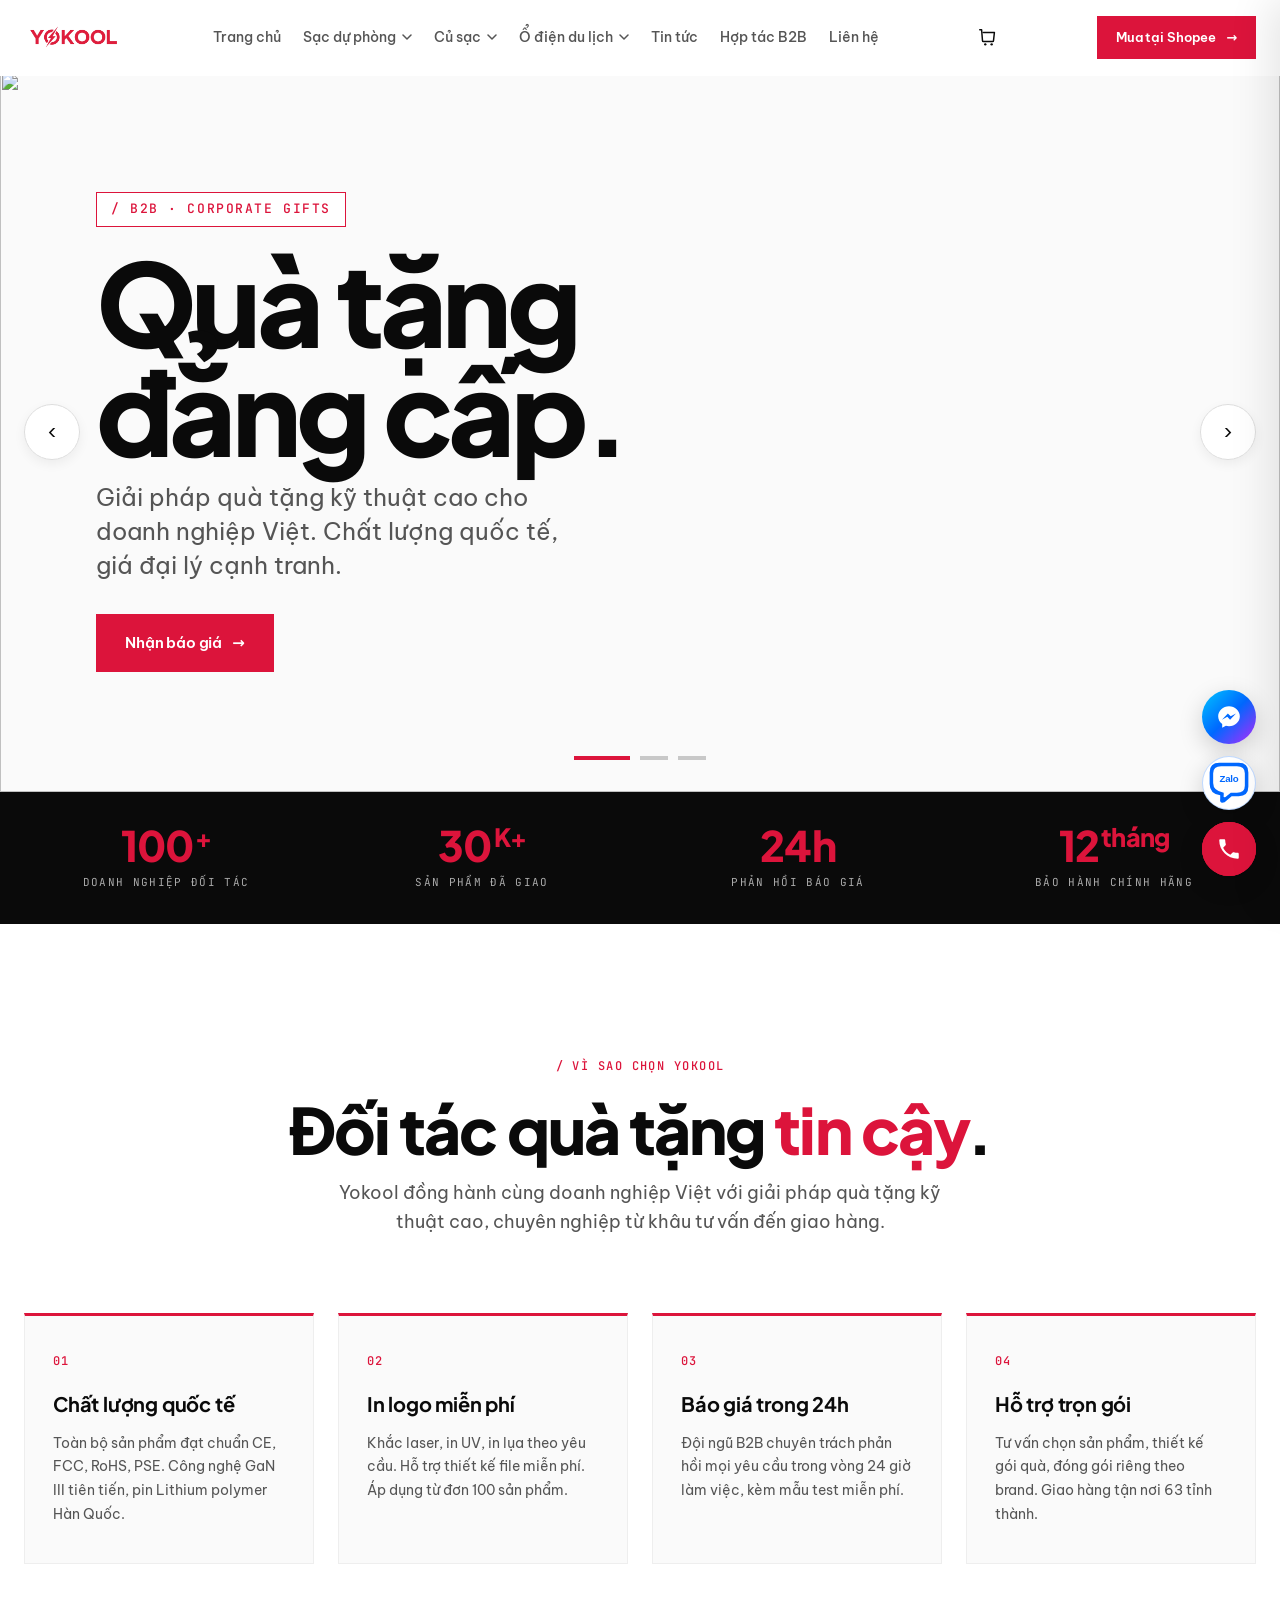
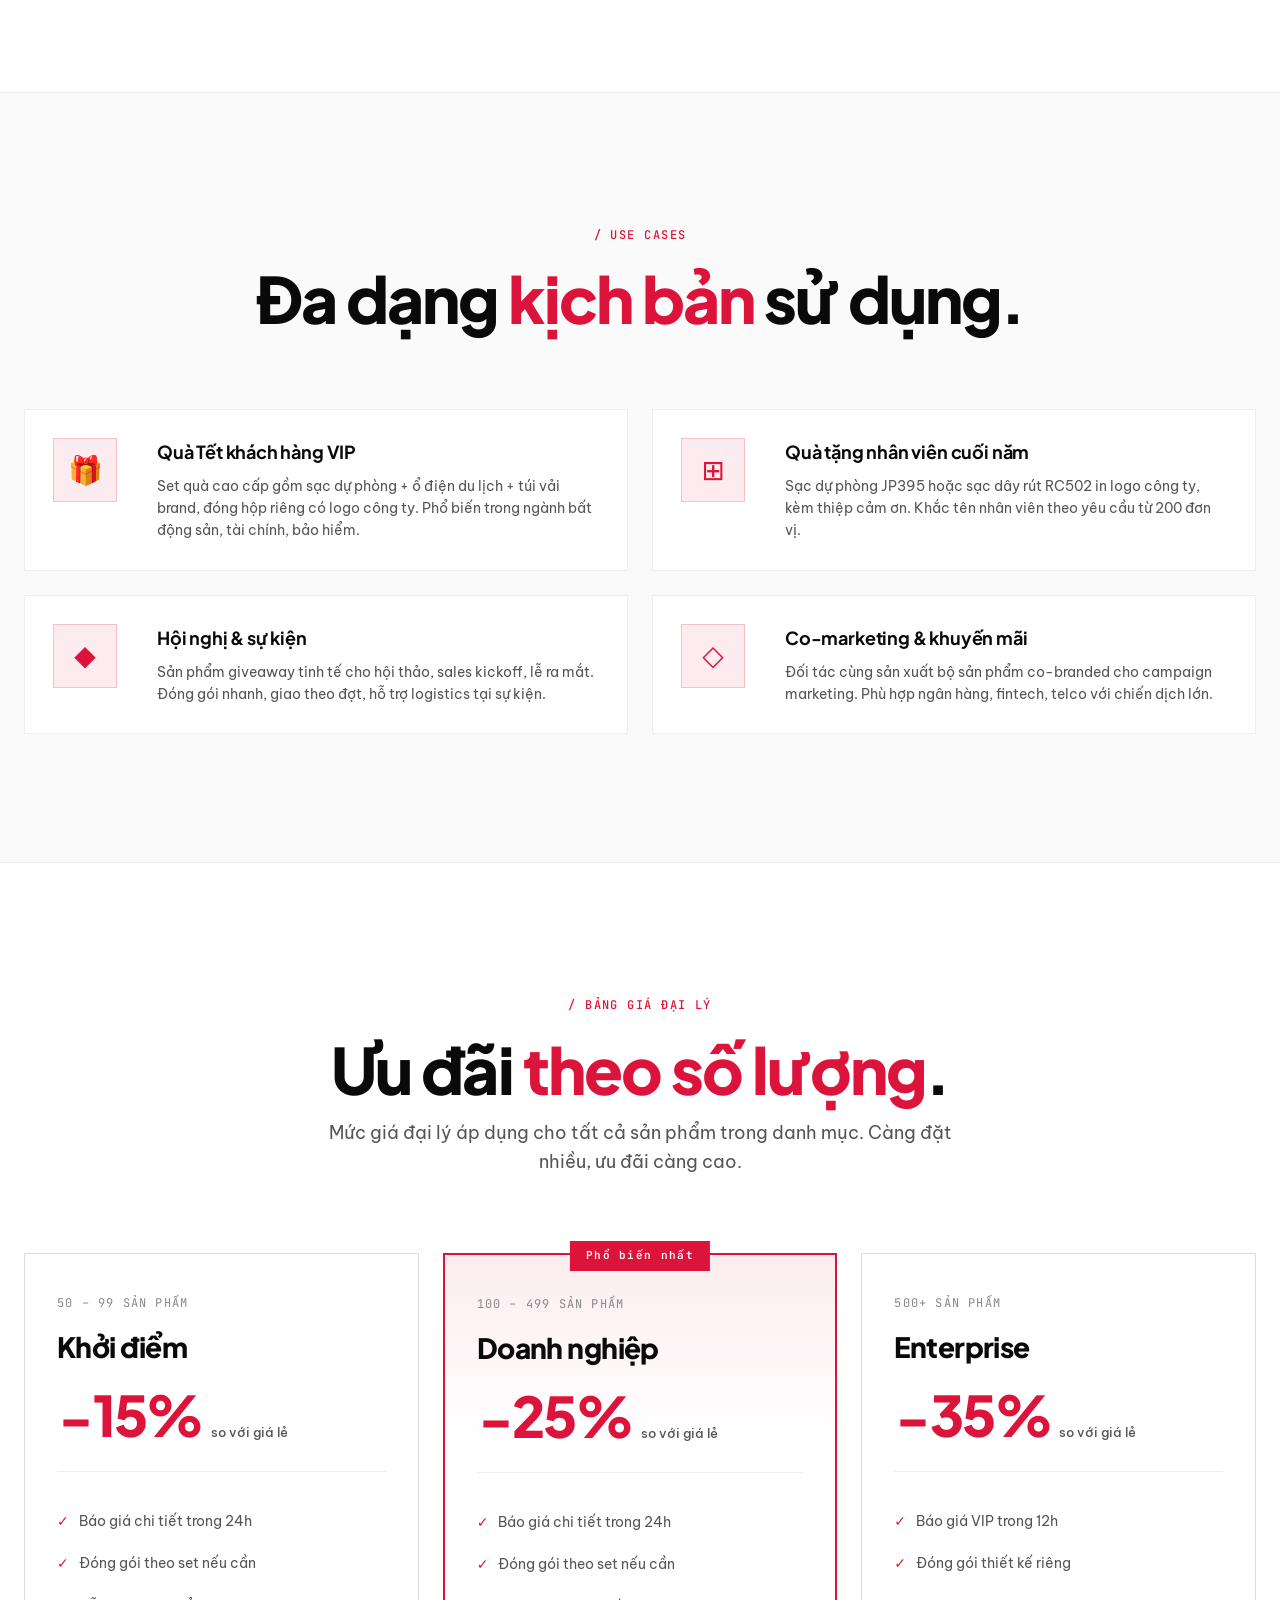
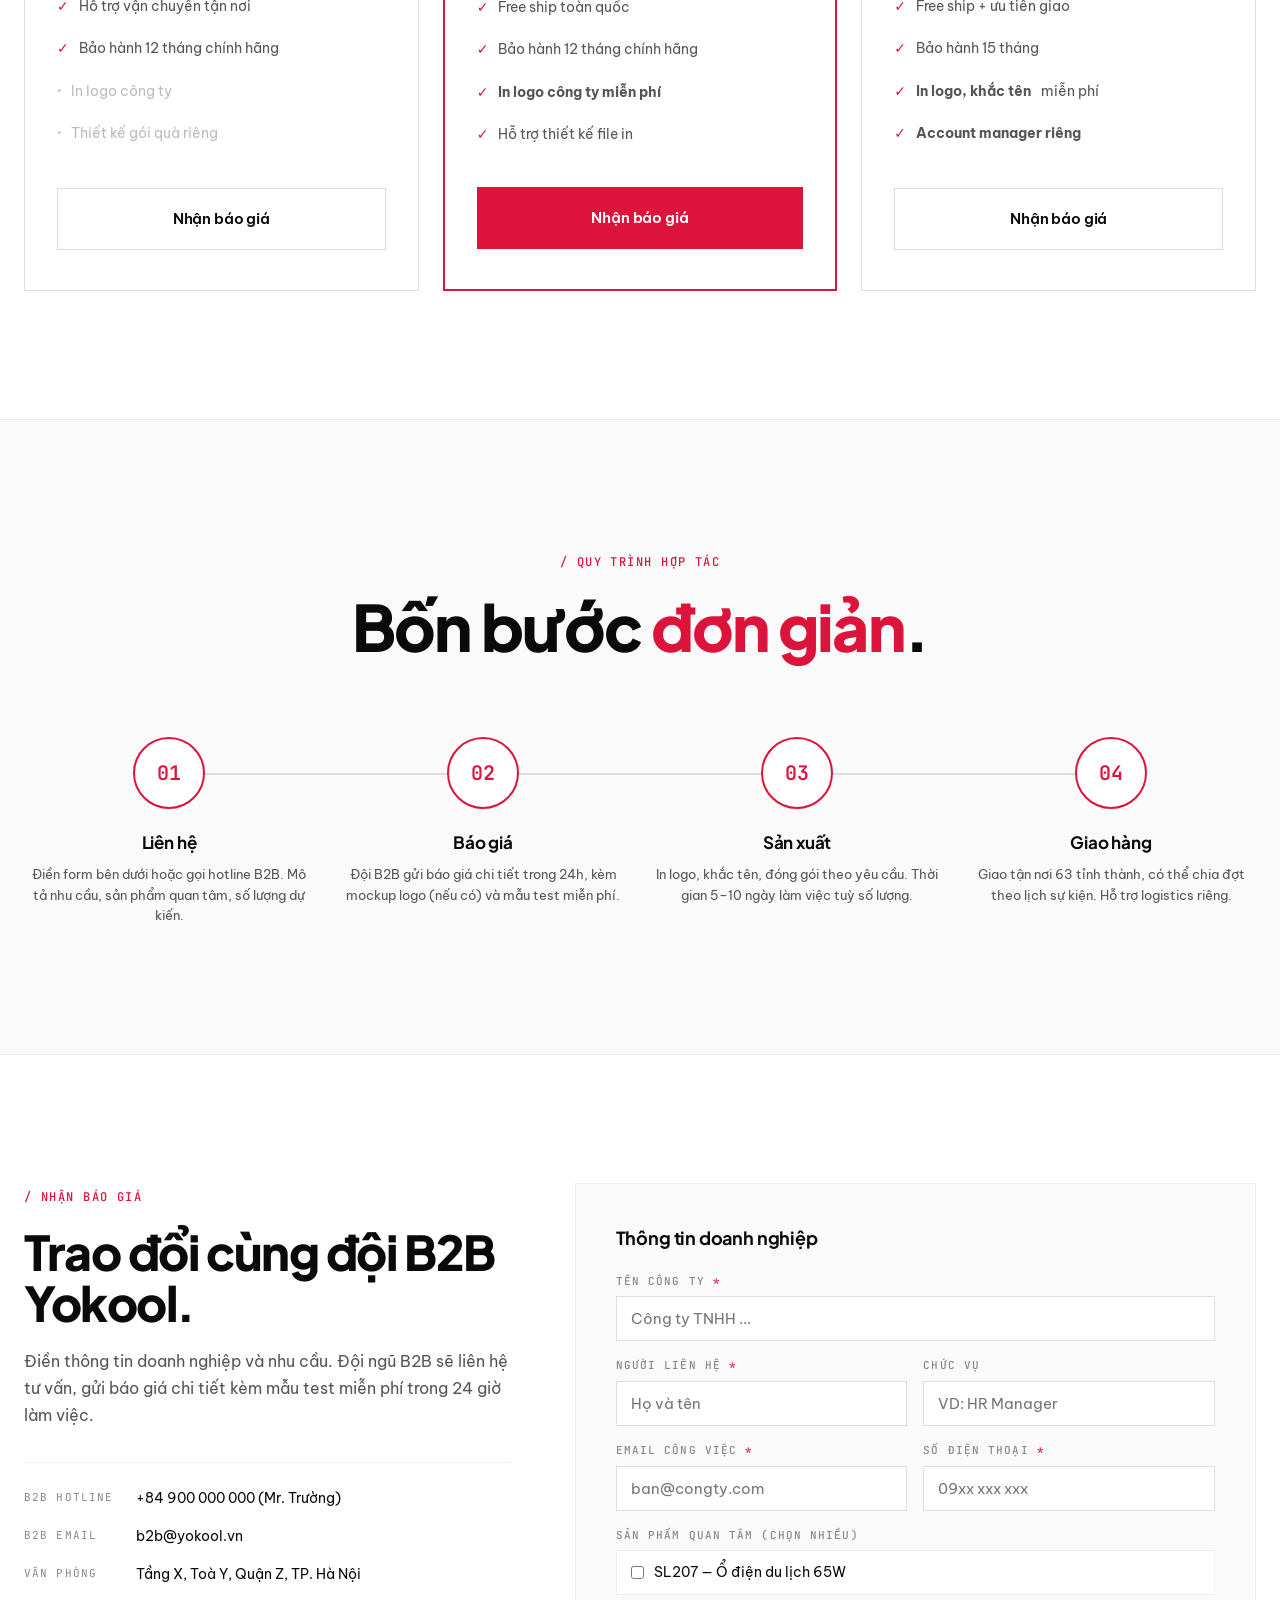
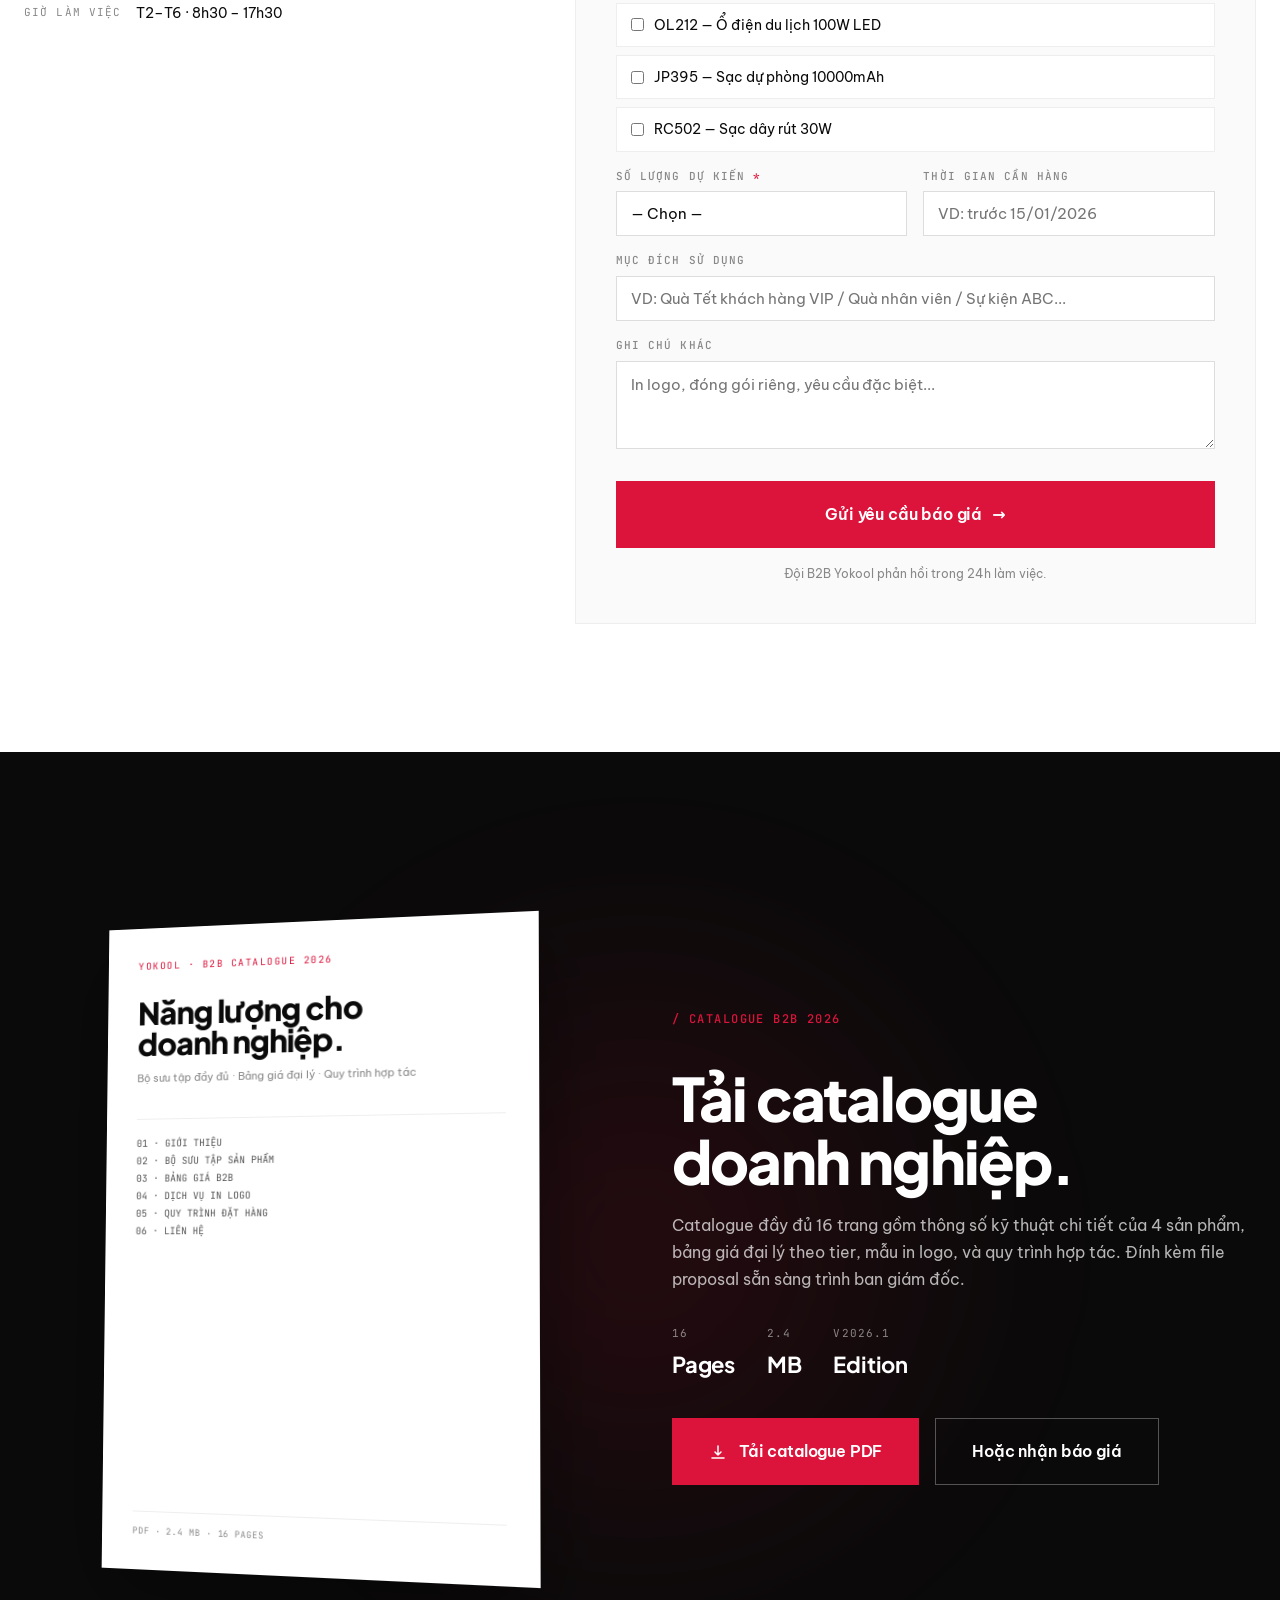
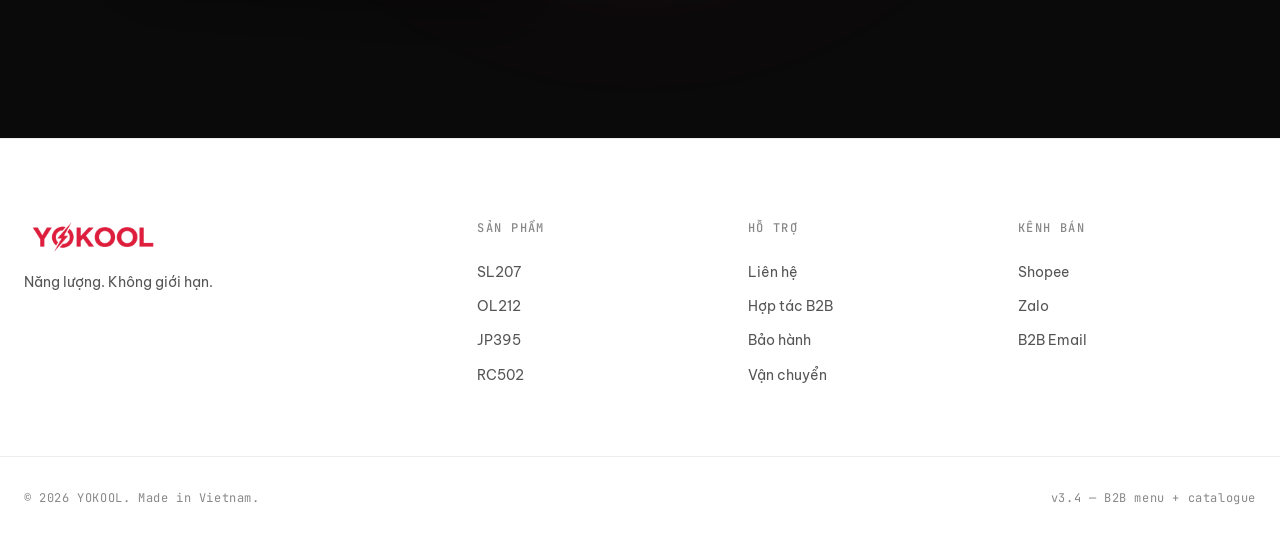
==== b2b.html @ 6c012e48 "Add files via upload" ====
<!DOCTYPE html>
<html lang="vi">
<head>
  <meta charset="UTF-8">
  <meta name="viewport" content="width=device-width, initial-scale=1.0">
  <meta name="description" content="Yokool Hợp tác B2B - Quà tặng doanh nghiệp đẳng cấp. In logo công ty miễn phí, báo giá đại lý trong 24h, giao hàng toàn quốc.">
  <meta name="theme-color" content="#FFFFFF">
  <title>Hợp tác B2B — YOKOOL · Quà tặng doanh nghiệp</title>

  <link rel="preconnect" href="https://fonts.googleapis.com">
  <link rel="preconnect" href="https://fonts.gstatic.com" crossorigin>
  <link href="https://fonts.googleapis.com/css2?family=Plus+Jakarta+Sans:wght@500;600;700;800&family=Be+Vietnam+Pro:wght@300;400;500;600;700&family=JetBrains+Mono:wght@400;500&display=swap" rel="stylesheet">

  <link rel="stylesheet" href="styles.css">
</head>
<body>

  <header class="site-header" id="siteHeader">
    <div class="container header-inner">
      <a href="index.html" class="logo" aria-label="Yokool trang chủ">
        <img src="images/yokool-logo.png" alt="YOKOOL" class="logo-img">
      </a>

      <nav class="main-nav" aria-label="Điều hướng chính">
        <a href="index.html" class="nav-link">Trang chủ</a>
        <div class="nav-dropdown">
          <button class="nav-dropdown-btn" aria-haspopup="true" aria-expanded="false">
            Sạc dự phòng
            <svg class="nav-chevron" width="10" height="6" viewBox="0 0 10 6" fill="none" aria-hidden="true">
              <path d="M1 1L5 5L9 1" stroke="currentColor" stroke-width="1.5" stroke-linecap="round" stroke-linejoin="round"/>
            </svg>
          </button>
          <div class="nav-dropdown-panel" role="menu">
            <a href="products/jp395.html" class="nav-leaf">JP395</a>
          </div>
        </div>
        <div class="nav-dropdown">
          <button class="nav-dropdown-btn" aria-haspopup="true" aria-expanded="false">
            Củ sạc
            <svg class="nav-chevron" width="10" height="6" viewBox="0 0 10 6" fill="none" aria-hidden="true">
              <path d="M1 1L5 5L9 1" stroke="currentColor" stroke-width="1.5" stroke-linecap="round" stroke-linejoin="round"/>
            </svg>
          </button>
          <div class="nav-dropdown-panel" role="menu">
            <a href="products/rc502.html" class="nav-leaf">RC502</a>
          </div>
        </div>
        <div class="nav-dropdown">
          <button class="nav-dropdown-btn" aria-haspopup="true" aria-expanded="false">
            Ổ điện du lịch
            <svg class="nav-chevron" width="10" height="6" viewBox="0 0 10 6" fill="none" aria-hidden="true">
              <path d="M1 1L5 5L9 1" stroke="currentColor" stroke-width="1.5" stroke-linecap="round" stroke-linejoin="round"/>
            </svg>
          </button>
          <div class="nav-dropdown-panel" role="menu">
            <a href="products/sl207.html" class="nav-leaf">SL207</a>
            <a href="products/ol212.html" class="nav-leaf">OL212</a>
          </div>
        </div>
        <a href="news.html" class="nav-link">Tin tức</a>
        <a href="b2b.html" class="nav-link">Hợp tác B2B</a>
        <a href="index.html#contact" class="nav-link">Liên hệ</a>
      </nav>

      <button class="cart-icon-btn" id="cartIconBtn" aria-label="Mở giỏ hàng">
        <svg viewBox="0 0 24 24" fill="none" aria-hidden="true">
          <path d="M3 4H5L6 16C6 16.5523 6.44772 17 7 17H17C17.5523 17 18 16.5523 18 16L19 7H7" stroke="currentColor" stroke-width="1.6" stroke-linecap="round" stroke-linejoin="round"/>
          <circle cx="9" cy="20" r="1.3" fill="currentColor"/>
          <circle cx="16" cy="20" r="1.3" fill="currentColor"/>
        </svg>
        <span class="cart-badge">0</span>
      </button>

      <a href="https://shopee.vn/yokool" target="_blank" rel="noopener" class="cta-button cta-button--small">
        Mua tại Shopee <span class="cta-arrow">→</span>
      </a>

      <button class="menu-toggle" id="menuToggle" aria-label="Mở menu" aria-expanded="false">
        <span></span><span></span><span></span>
      </button>
    </div>
  </header>

  <!-- ============ HERO CAROUSEL ============ -->
  <section class="hero-carousel" id="heroCarousel">
    <div class="carousel-track">
      <div class="carousel-slide is-active" data-slide="0">
        <img src="images/banner-b2b-1.jpg" alt="" class="slide-bg" aria-hidden="true">
        <div class="slide-content">
          <span class="slide-eyebrow">/ B2B · Corporate gifts</span>
          <h2 class="slide-title">Quà tặng<br>đẳng cấp.</h2>
          <p class="slide-tagline">Giải pháp quà tặng kỹ thuật cao cho doanh nghiệp Việt. Chất lượng quốc tế, giá đại lý cạnh tranh.</p>
          <a href="#b2b-inquiry" class="cta-button slide-cta">
            Nhận báo giá <span class="cta-arrow">→</span>
          </a>
        </div>
      </div>

      <div class="carousel-slide" data-slide="1">
        <img src="images/banner-b2b-2.jpg" alt="" class="slide-bg" aria-hidden="true">
        <div class="slide-content">
          <span class="slide-eyebrow">/ Co-branding · Custom</span>
          <h2 class="slide-title">In logo<br>miễn phí.</h2>
          <p class="slide-tagline">Khắc laser, in UV logo công ty trên từng sản phẩm. Miễn phí từ 100 đơn vị.</p>
          <a href="#b2b-tiers" class="cta-button slide-cta">
            Xem ưu đãi <span class="cta-arrow">→</span>
          </a>
        </div>
      </div>

      <div class="carousel-slide" data-slide="2">
        <img src="images/banner-b2b-3.jpg" alt="" class="slide-bg" aria-hidden="true">
        <div class="slide-content">
          <span class="slide-eyebrow">/ Wholesale · Bulk pricing</span>
          <h2 class="slide-title">Giá đại lý<br>từ 50 sp.</h2>
          <p class="slide-tagline">Tiết kiệm tới 35% so với giá bán lẻ. Báo giá chi tiết trong 24h giờ hành chính.</p>
          <a href="#b2b-catalogue" class="cta-button slide-cta">
            Tải catalogue <span class="cta-arrow">→</span>
          </a>
        </div>
      </div>
    </div>

    <button class="carousel-arrow carousel-prev" id="carouselPrev" aria-label="Slide trước">‹</button>
    <button class="carousel-arrow carousel-next" id="carouselNext" aria-label="Slide sau">›</button>

    <div class="carousel-dots" id="carouselDots">
      <button class="dot is-active" data-dot="0" aria-label="Slide 1"></button>
      <button class="dot" data-dot="1" aria-label="Slide 2"></button>
      <button class="dot" data-dot="2" aria-label="Slide 3"></button>
    </div>
  </section>

  <!-- ============ STATS BAR ============ -->
  <section class="b2b-stats">
    <div class="container b2b-stats-grid">
      <div class="b2b-stat">
        <div class="b2b-stat-value">100<sup>+</sup></div>
        <div class="b2b-stat-label">Doanh nghiệp đối tác</div>
      </div>
      <div class="b2b-stat">
        <div class="b2b-stat-value">30<sup>K+</sup></div>
        <div class="b2b-stat-label">Sản phẩm đã giao</div>
      </div>
      <div class="b2b-stat">
        <div class="b2b-stat-value">24h</div>
        <div class="b2b-stat-label">Phản hồi báo giá</div>
      </div>
      <div class="b2b-stat">
        <div class="b2b-stat-value">12<sup>tháng</sup></div>
        <div class="b2b-stat-label">Bảo hành chính hãng</div>
      </div>
    </div>
  </section>

  <!-- ============ WHY YOKOOL B2B ============ -->
  <section class="b2b-why">
    <div class="container">
      <div class="section-header">
        <span class="section-label">/ Vì sao chọn Yokool</span>
        <h2 class="section-title">Đối tác quà tặng <em>tin cậy</em>.</h2>
        <p class="section-description">
          Yokool đồng hành cùng doanh nghiệp Việt với giải pháp quà tặng kỹ thuật cao, chuyên nghiệp từ khâu tư vấn đến giao hàng.
        </p>
      </div>

      <div class="b2b-why-grid">
        <div class="b2b-why-card">
          <div class="b2b-why-number">01</div>
          <h3 class="b2b-why-title">Chất lượng quốc tế</h3>
          <p class="b2b-why-description">
            Toàn bộ sản phẩm đạt chuẩn CE, FCC, RoHS, PSE. Công nghệ GaN III tiên tiến, pin Lithium polymer Hàn Quốc.
          </p>
        </div>
        <div class="b2b-why-card">
          <div class="b2b-why-number">02</div>
          <h3 class="b2b-why-title">In logo miễn phí</h3>
          <p class="b2b-why-description">
            Khắc laser, in UV, in lụa theo yêu cầu. Hỗ trợ thiết kế file miễn phí. Áp dụng từ đơn 100 sản phẩm.
          </p>
        </div>
        <div class="b2b-why-card">
          <div class="b2b-why-number">03</div>
          <h3 class="b2b-why-title">Báo giá trong 24h</h3>
          <p class="b2b-why-description">
            Đội ngũ B2B chuyên trách phản hồi mọi yêu cầu trong vòng 24 giờ làm việc, kèm mẫu test miễn phí.
          </p>
        </div>
        <div class="b2b-why-card">
          <div class="b2b-why-number">04</div>
          <h3 class="b2b-why-title">Hỗ trợ trọn gói</h3>
          <p class="b2b-why-description">
            Tư vấn chọn sản phẩm, thiết kế gói quà, đóng gói riêng theo brand. Giao hàng tận nơi 63 tỉnh thành.
          </p>
        </div>
      </div>
    </div>
  </section>

  <!-- ============ USE CASES ============ -->
  <section class="b2b-usecases">
    <div class="container">
      <div class="section-header">
        <span class="section-label">/ Use cases</span>
        <h2 class="section-title">Đa dạng <em>kịch bản</em> sử dụng.</h2>
      </div>

      <div class="b2b-usecases-grid">
        <div class="b2b-usecase">
          <div class="b2b-usecase-icon">🎁</div>
          <div>
            <h3 class="b2b-usecase-title">Quà Tết khách hàng VIP</h3>
            <p class="b2b-usecase-description">
              Set quà cao cấp gồm sạc dự phòng + ổ điện du lịch + túi vải brand, đóng hộp riêng có logo công ty. Phổ biến trong ngành bất động sản, tài chính, bảo hiểm.
            </p>
          </div>
        </div>
        <div class="b2b-usecase">
          <div class="b2b-usecase-icon">⊞</div>
          <div>
            <h3 class="b2b-usecase-title">Quà tặng nhân viên cuối năm</h3>
            <p class="b2b-usecase-description">
              Sạc dự phòng JP395 hoặc sạc dây rút RC502 in logo công ty, kèm thiệp cảm ơn. Khắc tên nhân viên theo yêu cầu từ 200 đơn vị.
            </p>
          </div>
        </div>
        <div class="b2b-usecase">
          <div class="b2b-usecase-icon">◆</div>
          <div>
            <h3 class="b2b-usecase-title">Hội nghị &amp; sự kiện</h3>
            <p class="b2b-usecase-description">
              Sản phẩm giveaway tinh tế cho hội thảo, sales kickoff, lễ ra mắt. Đóng gói nhanh, giao theo đợt, hỗ trợ logistics tại sự kiện.
            </p>
          </div>
        </div>
        <div class="b2b-usecase">
          <div class="b2b-usecase-icon">◇</div>
          <div>
            <h3 class="b2b-usecase-title">Co-marketing &amp; khuyến mãi</h3>
            <p class="b2b-usecase-description">
              Đối tác cùng sản xuất bộ sản phẩm co-branded cho campaign marketing. Phù hợp ngân hàng, fintech, telco với chiến dịch lớn.
            </p>
          </div>
        </div>
      </div>
    </div>
  </section>

  <!-- ============ PRICING TIERS ============ -->
  <section class="b2b-tiers" id="b2b-tiers">
    <div class="container">
      <div class="section-header">
        <span class="section-label">/ Bảng giá đại lý</span>
        <h2 class="section-title">Ưu đãi <em>theo số lượng</em>.</h2>
        <p class="section-description">
          Mức giá đại lý áp dụng cho tất cả sản phẩm trong danh mục. Càng đặt nhiều, ưu đãi càng cao.
        </p>
      </div>

      <div class="b2b-tiers-grid">
        <div class="b2b-tier">
          <div class="b2b-tier-quantity">50 – 99 sản phẩm</div>
          <h3 class="b2b-tier-name">Khởi điểm</h3>
          <div class="b2b-tier-discount">
            <span class="b2b-tier-discount-value">−15%</span>
            <span class="b2b-tier-discount-label">so với giá lẻ</span>
          </div>
          <ul class="b2b-tier-features">
            <li>Báo giá chi tiết trong 24h</li>
            <li>Đóng gói theo set nếu cần</li>
            <li>Hỗ trợ vận chuyển tận nơi</li>
            <li>Bảo hành 12 tháng chính hãng</li>
            <li class="is-disabled">In logo công ty</li>
            <li class="is-disabled">Thiết kế gói quà riêng</li>
          </ul>
          <a href="#b2b-inquiry" class="cta-button cta-button--ghost cta-button--full">Nhận báo giá</a>
        </div>

        <div class="b2b-tier b2b-tier--featured">
          <div class="b2b-tier-badge">Phổ biến nhất</div>
          <div class="b2b-tier-quantity">100 – 499 sản phẩm</div>
          <h3 class="b2b-tier-name">Doanh nghiệp</h3>
          <div class="b2b-tier-discount">
            <span class="b2b-tier-discount-value">−25%</span>
            <span class="b2b-tier-discount-label">so với giá lẻ</span>
          </div>
          <ul class="b2b-tier-features">
            <li>Báo giá chi tiết trong 24h</li>
            <li>Đóng gói theo set nếu cần</li>
            <li>Free ship toàn quốc</li>
            <li>Bảo hành 12 tháng chính hãng</li>
            <li><strong>In logo công ty miễn phí</strong></li>
            <li>Hỗ trợ thiết kế file in</li>
          </ul>
          <a href="#b2b-inquiry" class="cta-button cta-button--full">Nhận báo giá</a>
        </div>

        <div class="b2b-tier">
          <div class="b2b-tier-quantity">500+ sản phẩm</div>
          <h3 class="b2b-tier-name">Enterprise</h3>
          <div class="b2b-tier-discount">
            <span class="b2b-tier-discount-value">−35%</span>
            <span class="b2b-tier-discount-label">so với giá lẻ</span>
          </div>
          <ul class="b2b-tier-features">
            <li>Báo giá VIP trong 12h</li>
            <li>Đóng gói thiết kế riêng</li>
            <li>Free ship + ưu tiên giao</li>
            <li>Bảo hành 15 tháng</li>
            <li><strong>In logo, khắc tên</strong> miễn phí</li>
            <li><strong>Account manager riêng</strong></li>
          </ul>
          <a href="#b2b-inquiry" class="cta-button cta-button--ghost cta-button--full">Nhận báo giá</a>
        </div>
      </div>
    </div>
  </section>

  <!-- ============ PROCESS TIMELINE ============ -->
  <section class="b2b-process">
    <div class="container">
      <div class="section-header">
        <span class="section-label">/ Quy trình hợp tác</span>
        <h2 class="section-title">Bốn bước <em>đơn giản</em>.</h2>
      </div>

      <div class="b2b-process-steps">
        <div class="b2b-process-step">
          <div class="b2b-process-circle">01</div>
          <h3 class="b2b-process-title">Liên hệ</h3>
          <p class="b2b-process-description">
            Điền form bên dưới hoặc gọi hotline B2B. Mô tả nhu cầu, sản phẩm quan tâm, số lượng dự kiến.
          </p>
        </div>
        <div class="b2b-process-step">
          <div class="b2b-process-circle">02</div>
          <h3 class="b2b-process-title">Báo giá</h3>
          <p class="b2b-process-description">
            Đội B2B gửi báo giá chi tiết trong 24h, kèm mockup logo (nếu có) và mẫu test miễn phí.
          </p>
        </div>
        <div class="b2b-process-step">
          <div class="b2b-process-circle">03</div>
          <h3 class="b2b-process-title">Sản xuất</h3>
          <p class="b2b-process-description">
            In logo, khắc tên, đóng gói theo yêu cầu. Thời gian 5–10 ngày làm việc tuỳ số lượng.
          </p>
        </div>
        <div class="b2b-process-step">
          <div class="b2b-process-circle">04</div>
          <h3 class="b2b-process-title">Giao hàng</h3>
          <p class="b2b-process-description">
            Giao tận nơi 63 tỉnh thành, có thể chia đợt theo lịch sự kiện. Hỗ trợ logistics riêng.
          </p>
        </div>
      </div>
    </div>
  </section>

  <!-- ============ B2B INQUIRY FORM ============ -->
  <section class="b2b-inquiry" id="b2b-inquiry">
    <div class="container">
      <div class="b2b-inquiry-layout">

        <div class="b2b-inquiry-intro">
          <span class="section-label">/ Nhận báo giá</span>
          <h2>Trao đổi cùng đội B2B Yokool.</h2>
          <p>
            Điền thông tin doanh nghiệp và nhu cầu. Đội ngũ B2B sẽ liên hệ tư vấn,
            gửi báo giá chi tiết kèm mẫu test miễn phí trong 24 giờ làm việc.
          </p>

          <div class="b2b-inquiry-contacts">
            <div class="b2b-inquiry-contact">
              <div class="b2b-inquiry-contact-label">B2B Hotline</div>
              <div>+84 900 000 000 (Mr. Trường)</div>
            </div>
            <div class="b2b-inquiry-contact">
              <div class="b2b-inquiry-contact-label">B2B Email</div>
              <div>b2b@yokool.vn</div>
            </div>
            <div class="b2b-inquiry-contact">
              <div class="b2b-inquiry-contact-label">Văn phòng</div>
              <div>Tầng X, Toà Y, Quận Z, TP. Hà Nội</div>
            </div>
            <div class="b2b-inquiry-contact">
              <div class="b2b-inquiry-contact-label">Giờ làm việc</div>
              <div>T2–T6 · 8h30 – 17h30</div>
            </div>
          </div>
        </div>

        <form class="b2b-inquiry-form" id="b2bForm" novalidate>
          <h2 class="checkout-section-title">Thông tin doanh nghiệp</h2>

          <div class="form-grid">
            <div class="form-field form-field--full">
              <label class="form-label is-required" for="b2b-company">Tên công ty</label>
              <input class="form-input" type="text" id="b2b-company" name="company" required placeholder="Công ty TNHH ...">
            </div>
            <div class="form-field">
              <label class="form-label is-required" for="b2b-name">Người liên hệ</label>
              <input class="form-input" type="text" id="b2b-name" name="name" required placeholder="Họ và tên">
            </div>
            <div class="form-field">
              <label class="form-label" for="b2b-position">Chức vụ</label>
              <input class="form-input" type="text" id="b2b-position" name="position" placeholder="VD: HR Manager">
            </div>
            <div class="form-field">
              <label class="form-label is-required" for="b2b-email">Email công việc</label>
              <input class="form-input" type="email" id="b2b-email" name="email" required placeholder="ban@congty.com">
            </div>
            <div class="form-field">
              <label class="form-label is-required" for="b2b-phone">Số điện thoại</label>
              <input class="form-input" type="tel" id="b2b-phone" name="phone" inputmode="numeric" required placeholder="09xx xxx xxx">
            </div>

            <div class="form-field form-field--full">
              <label class="form-label">Sản phẩm quan tâm (chọn nhiều)</label>
              <div class="form-checkbox-group">
                <label class="form-checkbox">
                  <input type="checkbox" name="products" value="SL207">
                  <span>SL207 — Ổ điện du lịch 65W</span>
                </label>
                <label class="form-checkbox">
                  <input type="checkbox" name="products" value="OL212">
                  <span>OL212 — Ổ điện du lịch 100W LED</span>
                </label>
                <label class="form-checkbox">
                  <input type="checkbox" name="products" value="JP395">
                  <span>JP395 — Sạc dự phòng 10000mAh</span>
                </label>
                <label class="form-checkbox">
                  <input type="checkbox" name="products" value="RC502">
                  <span>RC502 — Sạc dây rút 30W</span>
                </label>
              </div>
            </div>

            <div class="form-field">
              <label class="form-label is-required" for="b2b-quantity">Số lượng dự kiến</label>
              <select class="form-input" id="b2b-quantity" name="quantity" required>
                <option value="">— Chọn —</option>
                <option value="50-99">50 – 99 sản phẩm</option>
                <option value="100-499">100 – 499 sản phẩm</option>
                <option value="500-999">500 – 999 sản phẩm</option>
                <option value="1000+">1.000+ sản phẩm</option>
              </select>
            </div>

            <div class="form-field">
              <label class="form-label" for="b2b-deadline">Thời gian cần hàng</label>
              <input class="form-input" type="text" id="b2b-deadline" name="deadline" placeholder="VD: trước 15/01/2026">
            </div>

            <div class="form-field form-field--full">
              <label class="form-label" for="b2b-purpose">Mục đích sử dụng</label>
              <input class="form-input" type="text" id="b2b-purpose" name="purpose" placeholder="VD: Quà Tết khách hàng VIP / Quà nhân viên / Sự kiện ABC...">
            </div>

            <div class="form-field form-field--full">
              <label class="form-label" for="b2b-note">Ghi chú khác</label>
              <textarea class="form-textarea" id="b2b-note" name="note" placeholder="In logo, đóng gói riêng, yêu cầu đặc biệt..."></textarea>
            </div>
          </div>

          <button type="submit" class="cta-button cta-button--large cta-button--full">
            Gửi yêu cầu báo giá
            <span class="cta-arrow">→</span>
          </button>

          <p class="form-help" style="text-align: center; margin-top: 16px;">
            Đội B2B Yokool phản hồi trong 24h làm việc.
          </p>
        </form>

      </div>
    </div>
  </section>

  <!-- ============ CATALOGUE DOWNLOAD CTA ============ -->
  <section class="b2b-catalogue" id="b2b-catalogue">
    <div class="container b2b-catalogue-inner">

      <div class="b2b-catalogue-image">
        <div class="b2b-catalogue-pdf">
          <div class="b2b-catalogue-pdf-header">YOKOOL · B2B CATALOGUE 2026</div>
          <h3 class="b2b-catalogue-pdf-title">Năng lượng cho<br>doanh nghiệp.</h3>
          <p class="b2b-catalogue-pdf-sub">Bộ sưu tập đầy đủ · Bảng giá đại lý · Quy trình hợp tác</p>
          <div class="b2b-catalogue-pdf-spec">
            01 · GIỚI THIỆU<br>
            02 · BỘ SƯU TẬP SẢN PHẨM<br>
            03 · BẢNG GIÁ B2B<br>
            04 · DỊCH VỤ IN LOGO<br>
            05 · QUY TRÌNH ĐẶT HÀNG<br>
            06 · LIÊN HỆ
          </div>
          <div class="b2b-catalogue-pdf-footer">PDF · 2.4 MB · 16 PAGES</div>
        </div>
      </div>

      <div class="b2b-catalogue-content">
        <span class="section-label">/ Catalogue B2B 2026</span>
        <h2 class="b2b-catalogue-title">Tải catalogue<br>doanh nghiệp.</h2>
        <p class="b2b-catalogue-description">
          Catalogue đầy đủ 16 trang gồm thông số kỹ thuật chi tiết của 4 sản phẩm, bảng giá đại lý theo tier,
          mẫu in logo, và quy trình hợp tác. Đính kèm file proposal sẵn sàng trình ban giám đốc.
        </p>

        <div class="b2b-catalogue-meta">
          <div class="b2b-catalogue-meta-item">
            16 <strong>Pages</strong>
          </div>
          <div class="b2b-catalogue-meta-item">
            2.4 <strong>MB</strong>
          </div>
          <div class="b2b-catalogue-meta-item">
            v2026.1 <strong>Edition</strong>
          </div>
        </div>

        <div class="b2b-catalogue-actions">
          <a href="catalogue-yokool-b2b.pdf" download class="cta-button cta-button--large">
            <svg width="18" height="18" viewBox="0 0 24 24" fill="none" aria-hidden="true" style="margin-right: 2px;">
              <path d="M12 4V16M12 16L8 12M12 16L16 12M4 20H20" stroke="currentColor" stroke-width="2" stroke-linecap="round" stroke-linejoin="round"/>
            </svg>
            Tải catalogue PDF
          </a>
          <a href="#b2b-inquiry" class="cta-button cta-button--ghost cta-button--large">
            Hoặc nhận báo giá
          </a>
        </div>
      </div>

    </div>
  </section>

  <!-- ============ FOOTER ============ -->
  <footer class="site-footer">
    <div class="container footer-inner">
      <div class="footer-brand">
        <a href="index.html" class="logo">
          <img src="images/yokool-logo.png" alt="YOKOOL" class="logo-img">
        </a>
        <p class="footer-tagline">Năng lượng. Không giới hạn.</p>
      </div>

      <div class="footer-cols">
        <div class="footer-col">
          <h4>Sản phẩm</h4>
          <a href="products/sl207.html">SL207</a>
          <a href="products/ol212.html">OL212</a>
          <a href="products/jp395.html">JP395</a>
          <a href="products/rc502.html">RC502</a>
        </div>
        <div class="footer-col">
          <h4>Hỗ trợ</h4>
          <a href="index.html#contact">Liên hệ</a>
          <a href="b2b.html">Hợp tác B2B</a>
          <a href="#">Bảo hành</a>
          <a href="#">Vận chuyển</a>
        </div>
        <div class="footer-col">
          <h4>Kênh bán</h4>
          <a href="https://shopee.vn/yokool" target="_blank" rel="noopener">Shopee</a>
          <a href="https://zalo.me/yokool" target="_blank" rel="noopener">Zalo</a>
          <a href="mailto:b2b@yokool.vn">B2B Email</a>
        </div>
      </div>
    </div>

    <div class="container footer-bottom">
      <p>© 2026 YOKOOL. Made in Vietnam.</p>
      <p class="footer-meta">v3.4 — B2B menu + catalogue</p>
    </div>
  </footer>

  <!-- ============ CART DRAWER ============ -->
  <div class="cart-drawer-overlay" aria-hidden="true"></div>
  <aside class="cart-drawer" aria-label="Giỏ hàng">
    <div class="cart-drawer-header">
      <h3 class="cart-drawer-title">Giỏ hàng</h3>
      <button class="cart-drawer-close" aria-label="Đóng giỏ hàng">
        <svg width="20" height="20" viewBox="0 0 20 20" fill="none" aria-hidden="true">
          <path d="M5 5L15 15M15 5L5 15" stroke="currentColor" stroke-width="1.6" stroke-linecap="round"/>
        </svg>
      </button>
    </div>
    <div class="cart-drawer-body">
      <div id="cartDrawerEmpty" class="cart-drawer-empty">
        <svg class="cart-drawer-empty-icon" viewBox="0 0 64 64" fill="none" aria-hidden="true">
          <path d="M10 14H16L18 46C18 47.6569 19.3431 49 21 49H47C48.6569 49 50 47.6569 50 46L52 22H20" stroke="currentColor" stroke-width="2" stroke-linecap="round" stroke-linejoin="round"/>
          <circle cx="26" cy="56" r="3" stroke="currentColor" stroke-width="2"/>
          <circle cx="44" cy="56" r="3" stroke="currentColor" stroke-width="2"/>
        </svg>
        <div class="cart-drawer-empty-text">Giỏ hàng đang trống</div>
        <a href="index.html" class="cta-button cta-button--ghost cta-button--small">Tiếp tục mua sắm</a>
      </div>
      <div id="cartDrawerList"></div>
    </div>
    <div class="cart-drawer-footer" id="cartDrawerFooter" style="display: none;">
      <div class="cart-drawer-total-row">
        <span class="cart-drawer-total-label">Tổng tạm tính</span>
        <span class="cart-drawer-total-value" id="cartDrawerTotal">0đ</span>
      </div>
      <button class="cta-button cta-button--full cta-button--large" id="cartDrawerCheckout">
        Thanh toán <span class="cta-arrow">→</span>
      </button>
      <div class="cart-drawer-hint">Phí vận chuyển tính ở bước kế tiếp · COD toàn quốc</div>
    </div>
  </aside>

  <script src="script.js"></script>

  <!-- B2B form handler - simple, separate from main checkout -->
  <script>
    (function () {
      const form = document.getElementById('b2bForm');
      if (!form) return;

      form.addEventListener('submit', (e) => {
        e.preventDefault();
        const data = new FormData(form);
        const required = ['company', 'name', 'email', 'phone', 'quantity'];
        let isValid = true;

        required.forEach(field => {
          const input = form.elements[field];
          const value = (data.get(field) || '').trim();
          if (!value) {
            input?.classList.add('is-invalid');
            isValid = false;
          } else {
            input?.classList.remove('is-invalid');
          }
        });

        const phone = (data.get('phone') || '').trim();
        if (phone && !/^0\d{9,10}$/.test(phone)) {
          form.elements.phone?.classList.add('is-invalid');
          window.yokoolToast && window.yokoolToast('Số điện thoại không đúng định dạng', 'info');
          return;
        }

        if (!isValid) {
          window.yokoolToast && window.yokoolToast('Vui lòng điền đầy đủ thông tin', 'info');
          return;
        }

        const products = data.getAll('products').join(', ') || 'Chưa chọn';
        const inquiry = {
          createdAt: new Date().toISOString(),
          company: data.get('company'),
          contactName: data.get('name'),
          position: data.get('position') || '',
          email: data.get('email'),
          phone: data.get('phone'),
          products: products,
          quantity: data.get('quantity'),
          deadline: data.get('deadline') || '',
          purpose: data.get('purpose') || '',
          note: data.get('note') || '',
        };

        // Save to localStorage for Jay to debug
        try {
          const all = JSON.parse(localStorage.getItem('yokool_b2b_inquiries') || '[]');
          all.unshift(inquiry);
          localStorage.setItem('yokool_b2b_inquiries', JSON.stringify(all.slice(0, 50)));
        } catch (err) {}

        console.log('[Yokool B2B inquiry]', inquiry);

        // TODO: integrate Formspree / Cloudflare Worker to receive these
        window.yokoolToast && window.yokoolToast('Đã gửi yêu cầu! Đội B2B sẽ liên hệ trong 24h');
        form.reset();
        form.scrollIntoView({ behavior: 'smooth', block: 'start' });
      });

      form.querySelectorAll('input, textarea, select').forEach(input => {
        input.addEventListener('input', () => input.classList.remove('is-invalid'));
        input.addEventListener('change', () => input.classList.remove('is-invalid'));
      });
    })();
  </script>

</body>
</html>
---- styles.css ----
/* ============================================
   YOKOOL — Light theme design system
   Brand: #DC143B (crimson red)
   Inspired by sharge.com layout, adapted for light theme
   ============================================ */

:root {
  /* Background layers */
  --bg-base: #FFFFFF;
  --bg-surface: #FAFAFA;
  --bg-elevated: #F4F4F4;
  --bg-glass: rgba(255, 255, 255, 0.85);

  /* Borders */
  --border-subtle: #EEEEEE;
  --border-medium: #DDDDDD;
  --border-strong: #BBBBBB;

  /* Text */
  --text-primary: #0A0A0A;
  --text-secondary: #555555;
  --text-tertiary: #888888;
  --text-faint: #BBBBBB;

  /* Brand accent */
  --brand: #DC143B;
  --brand-hover: #B30E2F;
  --brand-soft: rgba(220, 20, 59, 0.08);
  --brand-glow: rgba(220, 20, 59, 0.25);
  --brand-line: rgba(220, 20, 59, 0.2);

  /* Typography */
  --font-display: 'Plus Jakarta Sans', system-ui, sans-serif;
  --font-body: 'Be Vietnam Pro', system-ui, sans-serif;
  --font-mono: 'JetBrains Mono', 'Courier New', monospace;

  /* Layout */
  --container-width: 1280px;
  --container-padding: 24px;
  --section-padding: clamp(72px, 10vw, 128px);

  /* Motion */
  --ease: cubic-bezier(0.16, 1, 0.3, 1);
  --duration: 0.6s;

  /* Shadows */
  --shadow-sm: 0 1px 2px rgba(0, 0, 0, 0.04);
  --shadow-md: 0 4px 12px rgba(0, 0, 0, 0.06);
  --shadow-lg: 0 12px 32px rgba(0, 0, 0, 0.08);
}

/* ============ RESET ============ */
*, *::before, *::after {
  box-sizing: border-box;
  margin: 0;
  padding: 0;
}

html {
  scroll-behavior: smooth;
  -webkit-text-size-adjust: 100%;
}

body {
  font-family: var(--font-body);
  font-weight: 400;
  color: var(--text-primary);
  background: var(--bg-base);
  line-height: 1.6;
  overflow-x: hidden;
  -webkit-font-smoothing: antialiased;
  -moz-osx-font-smoothing: grayscale;
}

img {
  max-width: 100%;
  display: block;
}

button {
  border: none;
  background: none;
  font: inherit;
  color: inherit;
  cursor: pointer;
}

a {
  color: inherit;
  text-decoration: none;
}

input, select, textarea, button {
  font-family: inherit;
}

::selection {
  background: var(--brand);
  color: #fff;
}

/* ============ LAYOUT ============ */
.container {
  max-width: var(--container-width);
  margin: 0 auto;
  padding: 0 var(--container-padding);
  width: 100%;
}

/* ============ TYPOGRAPHY PATTERNS ============ */
.section-label {
  font-family: var(--font-mono);
  font-size: 12px;
  font-weight: 500;
  letter-spacing: 0.12em;
  color: var(--brand);
  text-transform: uppercase;
  display: inline-block;
  margin-bottom: 20px;
}

.section-title {
  font-family: var(--font-display);
  font-weight: 800;
  font-size: clamp(32px, 5.5vw, 64px);
  line-height: 1.05;
  letter-spacing: -0.03em;
  margin-bottom: 16px;
  color: var(--text-primary);
}

.section-title em {
  font-style: normal;
  color: var(--brand);
}

.section-description {
  font-size: clamp(16px, 1.5vw, 18px);
  color: var(--text-secondary);
  max-width: 640px;
  line-height: 1.6;
}

.section-header {
  margin-bottom: clamp(48px, 6vw, 80px);
  text-align: center;
}

.section-header .section-description {
  margin: 0 auto;
}

/* ============ BUTTONS ============ */
.cta-button {
  display: inline-flex;
  align-items: center;
  gap: 10px;
  padding: 16px 28px;
  background: var(--brand);
  color: #FFFFFF;
  font-weight: 600;
  font-size: 15px;
  letter-spacing: -0.01em;
  border: 1px solid var(--brand);
  border-radius: 0;
  transition: all 0.3s var(--ease);
  cursor: pointer;
  position: relative;
  white-space: nowrap;
}

.cta-button:hover {
  background: var(--brand-hover);
  border-color: var(--brand-hover);
  transform: translateY(-2px);
  box-shadow: 0 8px 20px var(--brand-glow);
}

.cta-button--ghost {
  background: transparent;
  color: var(--text-primary);
  border-color: var(--border-medium);
}

.cta-button--ghost:hover {
  background: transparent;
  color: var(--brand);
  border-color: var(--brand);
  box-shadow: none;
}

.cta-button--dark {
  background: var(--text-primary);
  color: #FFFFFF;
  border-color: var(--text-primary);
}

.cta-button--dark:hover {
  background: var(--brand);
  border-color: var(--brand);
}

.cta-button--small {
  padding: 10px 18px;
  font-size: 13px;
}

.cta-button--full {
  width: 100%;
  justify-content: center;
  padding: 18px 28px;
}

.cta-button--large {
  padding: 20px 36px;
  font-size: 16px;
}

.cta-arrow {
  transition: transform 0.3s var(--ease);
  display: inline-block;
}

.cta-button:hover .cta-arrow {
  transform: translateX(4px);
}

/* ============ HEADER ============ */
.site-header {
  position: fixed;
  top: 0;
  left: 0;
  right: 0;
  z-index: 100;
  padding: 16px 0;
  transition: all 0.3s var(--ease);
  border-bottom: 1px solid transparent;
  background: var(--bg-base);
}

.site-header.is-scrolled {
  background: var(--bg-glass);
  backdrop-filter: blur(20px) saturate(180%);
  -webkit-backdrop-filter: blur(20px) saturate(180%);
  border-bottom-color: var(--border-subtle);
  box-shadow: var(--shadow-sm);
}

.header-inner {
  display: flex;
  align-items: center;
  justify-content: space-between;
  gap: 32px;
}

.logo {
  display: inline-flex;
  align-items: center;
  text-decoration: none;
  color: var(--text-primary);
  transition: opacity 0.2s var(--ease);
}

.logo:hover {
  opacity: 0.75;
}

.logo-img {
  height: 26px;
  width: auto;
  display: block;
}

.footer-brand .logo-img {
  height: 36px;
}

.main-nav {
  display: flex;
  gap: 22px;
  font-size: 14px;
  font-weight: 500;
  color: var(--text-secondary);
  align-items: center;
}

/* Top-level nav items: link or dropdown trigger */
.nav-link,
.nav-dropdown-btn {
  position: relative;
  padding: 6px 0;
  font: inherit;
  color: var(--text-secondary);
  background: none;
  border: none;
  cursor: pointer;
  display: inline-flex;
  align-items: center;
  gap: 6px;
  transition: color 0.2s var(--ease);
  white-space: nowrap;
}

.nav-link:hover,
.nav-dropdown:hover .nav-dropdown-btn,
.nav-dropdown:focus-within .nav-dropdown-btn {
  color: var(--text-primary);
}

.nav-link::after,
.nav-dropdown-btn::after {
  content: "";
  position: absolute;
  left: 0;
  bottom: 0;
  width: 0;
  height: 2px;
  background: var(--brand);
  transition: width 0.3s var(--ease);
}

.nav-link:hover::after,
.nav-dropdown:hover .nav-dropdown-btn::after,
.nav-dropdown:focus-within .nav-dropdown-btn::after {
  width: 100%;
}

.nav-chevron {
  transition: transform 0.25s var(--ease);
  display: inline-block;
  flex-shrink: 0;
}

@media (hover: hover) and (pointer: fine) {
  .nav-dropdown:hover .nav-chevron,
  .nav-dropdown:focus-within .nav-chevron {
    transform: rotate(180deg);
  }
}

/* Dropdown panel (level 1) */
.nav-dropdown,
.nav-submenu {
  position: relative;
}

.nav-dropdown-panel {
  position: absolute;
  top: calc(100% + 14px);
  left: -16px;
  min-width: 240px;
  background: var(--bg-base);
  border: 1px solid var(--border-subtle);
  box-shadow: 0 16px 40px rgba(0, 0, 0, 0.08);
  padding: 8px;
  opacity: 0;
  visibility: hidden;
  transform: translateY(-8px);
  transition: opacity 0.2s var(--ease), visibility 0.2s var(--ease), transform 0.2s var(--ease);
  z-index: 120;
  list-style: none;
}

/* Invisible bridge prevents close when mouse moves between trigger and panel */
.nav-dropdown-panel::before {
  content: "";
  position: absolute;
  top: -14px;
  left: 0;
  right: 0;
  height: 14px;
}

@media (hover: hover) and (pointer: fine) {
  .nav-dropdown:hover .nav-dropdown-panel,
  .nav-dropdown:focus-within .nav-dropdown-panel {
    opacity: 1;
    visibility: visible;
    transform: translateY(0);
  }
}

/* Submenu trigger (level 2) */
.nav-submenu-btn {
  display: flex;
  align-items: center;
  justify-content: space-between;
  width: 100%;
  padding: 11px 14px;
  font: inherit;
  font-size: 14px;
  font-weight: 500;
  color: var(--text-primary);
  background: none;
  border: none;
  cursor: pointer;
  text-align: left;
  transition: background 0.2s var(--ease), color 0.2s var(--ease);
}

.nav-submenu-btn::after {
  display: none;
}

.nav-submenu-arrow {
  color: var(--text-tertiary);
  font-size: 18px;
  line-height: 1;
  transition: transform 0.2s var(--ease), color 0.2s var(--ease);
}

@media (hover: hover) and (pointer: fine) {
  .nav-submenu:hover > .nav-submenu-btn,
  .nav-submenu:focus-within > .nav-submenu-btn {
    background: var(--brand-soft);
    color: var(--brand);
  }

  .nav-submenu:hover > .nav-submenu-btn .nav-submenu-arrow,
  .nav-submenu:focus-within > .nav-submenu-btn .nav-submenu-arrow {
    color: var(--brand);
    transform: translateX(3px);
  }
}

/* Submenu panel (level 3 - leaf items) */
.nav-submenu-panel {
  position: absolute;
  top: -8px;
  left: calc(100% + 4px);
  min-width: 180px;
  background: var(--bg-base);
  border: 1px solid var(--border-subtle);
  box-shadow: 0 16px 40px rgba(0, 0, 0, 0.08);
  padding: 8px;
  opacity: 0;
  visibility: hidden;
  transform: translateX(-8px);
  transition: opacity 0.2s var(--ease), visibility 0.2s var(--ease), transform 0.2s var(--ease);
  list-style: none;
}

.nav-submenu-panel::before {
  content: "";
  position: absolute;
  top: 0;
  left: -8px;
  bottom: 0;
  width: 8px;
}

@media (hover: hover) and (pointer: fine) {
  .nav-submenu:hover > .nav-submenu-panel,
  .nav-submenu:focus-within > .nav-submenu-panel {
    opacity: 1;
    visibility: visible;
    transform: translateX(0);
  }
}

/* Leaf links inside dropdown */
.nav-leaf {
  display: block;
  padding: 11px 14px;
  font-family: var(--font-mono);
  font-size: 13px;
  font-weight: 500;
  letter-spacing: 0.05em;
  color: var(--text-primary);
  transition: background 0.2s var(--ease), color 0.2s var(--ease), padding-left 0.2s var(--ease);
}

.nav-leaf:hover {
  background: var(--brand-soft);
  color: var(--brand);
  padding-left: 18px;
}

.nav-leaf::after {
  display: none;
}

.menu-toggle {
  display: none;
  width: 32px;
  height: 32px;
  flex-direction: column;
  justify-content: center;
  align-items: center;
  gap: 5px;
}

.menu-toggle span {
  display: block;
  width: 22px;
  height: 1.5px;
  background: var(--text-primary);
  transition: all 0.3s var(--ease);
}

.menu-toggle.is-open span:nth-child(1) {
  transform: translateY(7px) rotate(45deg);
}
.menu-toggle.is-open span:nth-child(2) {
  opacity: 0;
}
.menu-toggle.is-open span:nth-child(3) {
  transform: translateY(-6px) rotate(-45deg);
}

/* ============ HERO CAROUSEL ============ */
.hero-carousel {
  position: relative;
  height: clamp(500px, 80vh, 720px);
  margin-top: 72px;
  overflow: hidden;
  background: var(--bg-surface);
}

.carousel-track {
  position: relative;
  width: 100%;
  height: 100%;
}

.carousel-slide {
  position: absolute;
  top: 0;
  left: 0;
  width: 100%;
  height: 100%;
  opacity: 0;
  visibility: hidden;
  transition: opacity 0.8s var(--ease);
}

.carousel-slide.is-active {
  opacity: 1;
  visibility: visible;
}

.carousel-slide img,
.carousel-slide .slide-bg {
  position: absolute;
  inset: 0;
  width: 100%;
  height: 100%;
  object-fit: cover;
}

.slide-content {
  position: absolute;
  inset: 0;
  display: flex;
  flex-direction: column;
  justify-content: center;
  align-items: flex-start;
  padding: 0 clamp(24px, 8vw, 96px);
  max-width: var(--container-width);
  margin: 0 auto;
  z-index: 2;
}

.carousel-slide.is-active .slide-eyebrow,
.carousel-slide.is-active .slide-title,
.carousel-slide.is-active .slide-tagline,
.carousel-slide.is-active .slide-cta {
  animation: slideUp 0.8s var(--ease) forwards;
}

.carousel-slide.is-active .slide-eyebrow { animation-delay: 0.2s; }
.carousel-slide.is-active .slide-title { animation-delay: 0.35s; }
.carousel-slide.is-active .slide-tagline { animation-delay: 0.5s; }
.carousel-slide.is-active .slide-cta { animation-delay: 0.65s; }

.slide-eyebrow,
.slide-title,
.slide-tagline,
.slide-cta {
  opacity: 0;
  transform: translateY(24px);
}

.slide-eyebrow {
  font-family: var(--font-mono);
  font-size: 13px;
  font-weight: 500;
  letter-spacing: 0.12em;
  text-transform: uppercase;
  color: var(--brand);
  margin-bottom: 20px;
  padding: 6px 14px;
  border: 1px solid var(--brand);
  background: rgba(255, 255, 255, 0.9);
}

.slide-title {
  font-family: var(--font-display);
  font-weight: 800;
  font-size: clamp(48px, 9vw, 120px);
  line-height: 0.95;
  letter-spacing: -0.04em;
  color: var(--text-primary);
  margin-bottom: 16px;
  max-width: 700px;
}

.slide-tagline {
  font-size: clamp(18px, 2vw, 24px);
  color: var(--text-secondary);
  max-width: 480px;
  line-height: 1.4;
  margin-bottom: 32px;
  font-weight: 400;
}

/* Carousel arrows */
.carousel-arrow {
  position: absolute;
  top: 50%;
  transform: translateY(-50%);
  width: 56px;
  height: 56px;
  border-radius: 50%;
  background: rgba(255, 255, 255, 0.95);
  border: 1px solid var(--border-medium);
  color: var(--text-primary);
  display: flex;
  align-items: center;
  justify-content: center;
  z-index: 3;
  transition: all 0.3s var(--ease);
  font-size: 20px;
  box-shadow: var(--shadow-md);
}

.carousel-arrow:hover {
  background: var(--brand);
  border-color: var(--brand);
  color: #FFFFFF;
}

.carousel-prev { left: 24px; }
.carousel-next { right: 24px; }

/* Carousel dots */
.carousel-dots {
  position: absolute;
  bottom: 32px;
  left: 50%;
  transform: translateX(-50%);
  display: flex;
  gap: 10px;
  z-index: 3;
}

.dot {
  width: 28px;
  height: 4px;
  background: rgba(0, 0, 0, 0.2);
  border-radius: 0;
  transition: all 0.3s var(--ease);
  cursor: pointer;
}

.dot:hover {
  background: rgba(0, 0, 0, 0.4);
}

.dot.is-active {
  background: var(--brand);
  width: 56px;
}

/* ============ FEATURED PRODUCTS GRID (HOME) ============ */
.products-section {
  padding: var(--section-padding) 0;
  background: var(--bg-base);
}

.products-grid {
  display: grid;
  grid-template-columns: repeat(2, 1fr);
  gap: 32px;
}

.product-card {
  position: relative;
  background: var(--bg-surface);
  border: 1px solid var(--border-subtle);
  padding: 48px 40px;
  transition: all 0.4s var(--ease);
  overflow: hidden;
  display: flex;
  flex-direction: column;
  min-height: 520px;
  text-decoration: none;
}

.product-card::after {
  content: "";
  position: absolute;
  inset: 0;
  border: 1px solid transparent;
  transition: border-color 0.3s var(--ease);
  pointer-events: none;
}

.product-card:hover {
  background: var(--bg-base);
  transform: translateY(-6px);
  box-shadow: var(--shadow-lg);
}

.product-card:hover::after {
  border-color: var(--brand);
}

.product-card-image {
  position: relative;
  flex: 1;
  display: flex;
  align-items: center;
  justify-content: center;
  margin-bottom: 32px;
  min-height: 260px;
  overflow: hidden;
}

.product-card-image img,
.product-card-image svg {
  max-width: 75%;
  max-height: 240px;
  height: auto;
  width: auto;
  transition: transform 0.5s var(--ease);
}

.product-card:hover .product-card-image img,
.product-card:hover .product-card-image svg {
  transform: scale(1.05);
}

.product-code-badge {
  position: absolute;
  top: 0;
  right: 0;
  font-family: var(--font-mono);
  font-size: 11px;
  font-weight: 500;
  letter-spacing: 0.15em;
  color: var(--brand);
  border: 1px solid var(--brand);
  padding: 5px 12px;
  background: var(--bg-base);
}

.product-card-info {
  border-top: 1px solid var(--border-subtle);
  padding-top: 24px;
}

.product-card-title {
  font-family: var(--font-display);
  font-weight: 700;
  font-size: clamp(20px, 2.2vw, 26px);
  letter-spacing: -0.02em;
  margin-bottom: 8px;
  line-height: 1.2;
  color: var(--text-primary);
}

.product-card-tagline {
  font-size: 15px;
  color: var(--text-secondary);
  margin-bottom: 16px;
}

.product-card-link {
  font-family: var(--font-mono);
  font-size: 13px;
  font-weight: 500;
  color: var(--brand);
  letter-spacing: 0.02em;
  transition: transform 0.3s var(--ease);
  display: inline-block;
}

.product-card:hover .product-card-link {
  transform: translateX(6px);
}

/* ============ PRODUCT DETAIL PAGE ============ */
.product-hero {
  padding: 120px 0 80px;
  background: var(--bg-surface);
  position: relative;
  overflow: hidden;
}

.product-hero-inner {
  display: grid;
  grid-template-columns: 1fr 1fr;
  gap: clamp(48px, 8vw, 100px);
  align-items: center;
}

.product-hero-image {
  position: relative;
  aspect-ratio: 1 / 1;
  display: flex;
  align-items: center;
  justify-content: center;
}

.product-hero-image img,
.product-hero-image svg {
  max-width: 90%;
  max-height: 90%;
  width: auto;
  height: auto;
}

.product-hero-image::before {
  content: "";
  position: absolute;
  width: 65%;
  height: 65%;
  border-radius: 50%;
  background: radial-gradient(circle, var(--brand-soft) 0%, transparent 70%);
  filter: blur(40px);
}

.product-hero-content .section-label {
  margin-bottom: 16px;
}

.product-hero-title {
  font-family: var(--font-display);
  font-weight: 800;
  font-size: clamp(40px, 6vw, 72px);
  line-height: 1.05;
  letter-spacing: -0.03em;
  margin-bottom: 16px;
  color: var(--text-primary);
}

.product-hero-tagline {
  font-size: clamp(18px, 2vw, 22px);
  color: var(--text-secondary);
  margin-bottom: 32px;
  line-height: 1.4;
}

.product-hero-price {
  display: flex;
  align-items: baseline;
  gap: 16px;
  margin-bottom: 40px;
  padding-bottom: 32px;
  border-bottom: 1px solid var(--border-subtle);
}

.price-current {
  font-family: var(--font-display);
  font-size: 36px;
  font-weight: 700;
  color: var(--brand);
  letter-spacing: -0.02em;
}

.price-label {
  font-family: var(--font-mono);
  font-size: 12px;
  text-transform: uppercase;
  letter-spacing: 0.1em;
  color: var(--text-tertiary);
}

.product-hero-actions {
  display: flex;
  gap: 12px;
  flex-wrap: wrap;
  margin-bottom: 32px;
}

.product-hero-meta {
  display: flex;
  gap: 32px;
  flex-wrap: wrap;
  font-size: 14px;
  color: var(--text-secondary);
}

.product-hero-meta-item {
  display: flex;
  align-items: center;
  gap: 8px;
}

.product-hero-meta-icon {
  color: var(--brand);
  font-size: 16px;
}

/* ============ KEY FEATURES (Product page) ============ */
.key-features {
  padding: var(--section-padding) 0;
  background: var(--bg-base);
  border-top: 1px solid var(--border-subtle);
}

.features-grid {
  display: grid;
  grid-template-columns: repeat(4, 1fr);
  gap: 32px;
}

.feature-card {
  text-align: center;
  padding: 32px 24px;
}

.feature-icon-wrap {
  width: 64px;
  height: 64px;
  margin: 0 auto 20px;
  display: flex;
  align-items: center;
  justify-content: center;
  background: var(--brand-soft);
  color: var(--brand);
  font-size: 28px;
  border: 1px solid var(--brand-line);
}

.feature-title {
  font-family: var(--font-display);
  font-weight: 700;
  font-size: 18px;
  margin-bottom: 12px;
  letter-spacing: -0.01em;
  color: var(--text-primary);
}

.feature-description {
  font-size: 14px;
  color: var(--text-secondary);
  line-height: 1.6;
}

/* ============ FEATURE SHOWCASE (Product page) ============ */
.showcase {
  padding: var(--section-padding) 0;
  border-top: 1px solid var(--border-subtle);
  background: var(--bg-base);
}

.showcase:nth-of-type(even) {
  background: var(--bg-surface);
}

.showcase-inner {
  display: grid;
  grid-template-columns: 1fr 1fr;
  gap: clamp(48px, 8vw, 100px);
  align-items: center;
}

.showcase--reverse .showcase-inner > .showcase-visual {
  order: 2;
}

.showcase-visual {
  position: relative;
  aspect-ratio: 4 / 3;
  background: var(--bg-elevated);
  display: flex;
  align-items: center;
  justify-content: center;
  overflow: hidden;
}

.showcase-visual img,
.showcase-visual svg {
  max-width: 85%;
  max-height: 85%;
  width: auto;
  height: auto;
}

.showcase-content .section-label {
  margin-bottom: 16px;
}

.showcase-title {
  font-family: var(--font-display);
  font-weight: 700;
  font-size: clamp(28px, 4vw, 44px);
  line-height: 1.1;
  letter-spacing: -0.02em;
  margin-bottom: 20px;
  color: var(--text-primary);
}

.showcase-description {
  font-size: 16px;
  color: var(--text-secondary);
  line-height: 1.7;
  margin-bottom: 24px;
}

.showcase-bullets {
  list-style: none;
  display: flex;
  flex-direction: column;
  gap: 12px;
}

.showcase-bullets li {
  display: flex;
  align-items: flex-start;
  gap: 12px;
  font-size: 15px;
  color: var(--text-secondary);
  line-height: 1.5;
}

.showcase-bullets li::before {
  content: "→";
  color: var(--brand);
  font-weight: 700;
  flex-shrink: 0;
}

/* ============ SPECS TABLE (Product page) ============ */
.specs-section {
  padding: var(--section-padding) 0;
  background: var(--bg-base);
  border-top: 1px solid var(--border-subtle);
}

.specs-table {
  max-width: 800px;
  margin: 0 auto;
  border-top: 1px solid var(--text-primary);
}

.specs-row {
  display: grid;
  grid-template-columns: 1fr 2fr;
  padding: 20px 0;
  border-bottom: 1px solid var(--border-subtle);
  gap: 24px;
}

.specs-label {
  font-family: var(--font-mono);
  font-size: 13px;
  letter-spacing: 0.05em;
  text-transform: uppercase;
  color: var(--text-tertiary);
}

.specs-value {
  font-size: 15px;
  color: var(--text-primary);
  font-weight: 500;
}

/* ============ FINAL CTA (Product page) ============ */
.final-cta {
  padding: var(--section-padding) 0;
  background: var(--text-primary);
  color: #FFFFFF;
  text-align: center;
  position: relative;
  overflow: hidden;
}

.final-cta::before {
  content: "";
  position: absolute;
  width: 600px;
  height: 600px;
  border-radius: 50%;
  background: radial-gradient(circle, var(--brand-glow) 0%, transparent 70%);
  top: 50%;
  left: 50%;
  transform: translate(-50%, -50%);
  filter: blur(60px);
  opacity: 0.5;
}

.final-cta-inner {
  position: relative;
  z-index: 2;
}

.final-cta-title {
  font-family: var(--font-display);
  font-weight: 800;
  font-size: clamp(36px, 5vw, 60px);
  line-height: 1.05;
  letter-spacing: -0.03em;
  margin-bottom: 16px;
  color: #FFFFFF;
}

.final-cta-description {
  font-size: 18px;
  color: rgba(255, 255, 255, 0.7);
  margin-bottom: 40px;
  max-width: 520px;
  margin-left: auto;
  margin-right: auto;
}

.final-cta-actions {
  display: flex;
  gap: 16px;
  justify-content: center;
  flex-wrap: wrap;
}

.final-cta .cta-button--ghost {
  color: #FFFFFF;
  border-color: rgba(255, 255, 255, 0.3);
}

.final-cta .cta-button--ghost:hover {
  background: #FFFFFF;
  color: var(--text-primary);
  border-color: #FFFFFF;
}

/* ============ RELATED PRODUCTS ============ */
.related-section {
  padding: var(--section-padding) 0;
  background: var(--bg-surface);
}

.related-grid {
  display: grid;
  grid-template-columns: repeat(3, 1fr);
  gap: 24px;
}

.related-card {
  background: var(--bg-base);
  border: 1px solid var(--border-subtle);
  padding: 32px 24px;
  transition: all 0.3s var(--ease);
  text-decoration: none;
}

.related-card:hover {
  transform: translateY(-4px);
  border-color: var(--brand);
  box-shadow: var(--shadow-md);
}

.related-card-image {
  aspect-ratio: 1 / 1;
  display: flex;
  align-items: center;
  justify-content: center;
  margin-bottom: 20px;
}

.related-card-image img,
.related-card-image svg {
  max-width: 80%;
  max-height: 80%;
}

.related-card-name {
  font-family: var(--font-display);
  font-weight: 700;
  font-size: 17px;
  letter-spacing: -0.01em;
  margin-bottom: 4px;
  color: var(--text-primary);
}

.related-card-code {
  font-family: var(--font-mono);
  font-size: 12px;
  color: var(--text-tertiary);
  letter-spacing: 0.1em;
}

/* ============ WHY YOKOOL ============ */
.why-section {
  padding: var(--section-padding) 0;
  background: var(--bg-surface);
  border-top: 1px solid var(--border-subtle);
}

.why-grid {
  display: grid;
  grid-template-columns: repeat(4, 1fr);
  gap: 24px;
}

.why-card {
  padding: 32px 24px;
  background: var(--bg-base);
  border: 1px solid var(--border-subtle);
  transition: all 0.3s var(--ease);
}

.why-card:hover {
  border-color: var(--brand);
  transform: translateY(-4px);
  box-shadow: var(--shadow-md);
}

.why-icon {
  width: 48px;
  height: 48px;
  display: flex;
  align-items: center;
  justify-content: center;
  font-size: 22px;
  color: var(--brand);
  background: var(--brand-soft);
  margin-bottom: 20px;
}

.why-title {
  font-family: var(--font-display);
  font-weight: 700;
  font-size: 18px;
  margin-bottom: 12px;
  letter-spacing: -0.01em;
}

.why-description {
  font-size: 14px;
  color: var(--text-secondary);
  line-height: 1.6;
}

/* ============ CONTACT ============ */
.contact-section {
  padding: var(--section-padding) 0;
  border-top: 1px solid var(--border-subtle);
  background: var(--bg-base);
}

.contact-inner {
  max-width: 720px;
  margin: 0 auto;
  text-align: center;
}

.contact-channels {
  display: grid;
  grid-template-columns: repeat(4, 1fr);
  gap: 16px;
  margin-top: 48px;
}

.contact-channel {
  padding: 24px 16px;
  background: var(--bg-surface);
  border: 1px solid var(--border-subtle);
  text-align: center;
  transition: all 0.3s var(--ease);
}

.contact-channel:hover {
  border-color: var(--brand);
  transform: translateY(-4px);
  box-shadow: var(--shadow-md);
}

.contact-channel-label {
  font-family: var(--font-mono);
  font-size: 11px;
  letter-spacing: 0.12em;
  text-transform: uppercase;
  color: var(--text-tertiary);
  margin-bottom: 8px;
}

.contact-channel-value {
  font-weight: 600;
  font-size: 15px;
  color: var(--text-primary);
}

.contact-channel:hover .contact-channel-value {
  color: var(--brand);
}

/* ============ FOOTER ============ */
.site-footer {
  padding: 80px 0 32px;
  border-top: 1px solid var(--border-subtle);
  background: var(--bg-base);
}

.footer-inner {
  display: grid;
  grid-template-columns: 1fr 2fr;
  gap: 64px;
  margin-bottom: 64px;
}

.footer-brand .logo {
  font-size: 24px;
  margin-bottom: 16px;
}

.footer-tagline {
  font-size: 14px;
  color: var(--text-secondary);
  max-width: 280px;
}

.footer-cols {
  display: grid;
  grid-template-columns: repeat(3, 1fr);
  gap: 32px;
}

.footer-col h4 {
  font-family: var(--font-mono);
  font-size: 12px;
  font-weight: 500;
  letter-spacing: 0.12em;
  text-transform: uppercase;
  color: var(--text-tertiary);
  margin-bottom: 16px;
}

.footer-col a {
  display: block;
  padding: 6px 0;
  font-size: 14px;
  color: var(--text-secondary);
  transition: color 0.2s var(--ease);
}

.footer-col a:hover {
  color: var(--brand);
}

.footer-bottom {
  display: flex;
  justify-content: space-between;
  padding-top: 32px;
  border-top: 1px solid var(--border-subtle);
  font-family: var(--font-mono);
  font-size: 12px;
  color: var(--text-tertiary);
  letter-spacing: 0.05em;
}

/* ============ NEWS PAGE ============ */
.news-hero {
  padding: 140px 0 64px;
  background: var(--bg-surface);
  border-bottom: 1px solid var(--border-subtle);
}

.news-hero-inner {
  max-width: 720px;
}

.news-hero-title {
  font-family: var(--font-display);
  font-weight: 800;
  font-size: clamp(40px, 6vw, 72px);
  line-height: 1.05;
  letter-spacing: -0.03em;
  margin: 12px 0 16px;
  color: var(--text-primary);
}

.news-hero-tagline {
  font-size: clamp(16px, 1.8vw, 20px);
  color: var(--text-secondary);
  line-height: 1.5;
}

.news-empty {
  padding: var(--section-padding) 0;
  background: var(--bg-base);
}

.news-empty-inner {
  max-width: 640px;
  margin: 0 auto;
  text-align: center;
}

.news-empty-mark {
  font-size: 48px;
  color: var(--brand);
  margin-bottom: 24px;
  display: inline-block;
  animation: spinSlow 8s linear infinite;
}

@keyframes spinSlow {
  to { transform: rotate(360deg); }
}

.news-empty-title {
  font-family: var(--font-display);
  font-weight: 700;
  font-size: clamp(28px, 4vw, 42px);
  line-height: 1.1;
  letter-spacing: -0.02em;
  margin-bottom: 20px;
  color: var(--text-primary);
}

.news-empty-description {
  font-size: 16px;
  color: var(--text-secondary);
  line-height: 1.7;
  margin-bottom: 40px;
}

.news-empty-actions {
  display: flex;
  gap: 12px;
  justify-content: center;
  flex-wrap: wrap;
}

/* ============ CART ICON IN HEADER ============ */
.cart-icon-btn {
  position: relative;
  width: 40px;
  height: 40px;
  display: inline-flex;
  align-items: center;
  justify-content: center;
  border-radius: 50%;
  background: transparent;
  color: var(--text-primary);
  transition: background 0.2s var(--ease), color 0.2s var(--ease);
}

.cart-icon-btn:hover {
  background: var(--brand-soft);
  color: var(--brand);
}

.cart-icon-btn svg {
  width: 22px;
  height: 22px;
}

.cart-badge {
  position: absolute;
  top: 2px;
  right: 2px;
  min-width: 18px;
  height: 18px;
  padding: 0 5px;
  border-radius: 9px;
  background: var(--brand);
  color: #fff;
  font-family: var(--font-mono);
  font-size: 11px;
  font-weight: 600;
  display: none;
  align-items: center;
  justify-content: center;
  line-height: 1;
}

.cart-badge.is-visible {
  display: inline-flex;
}

/* ============ CART DRAWER ============ */
.cart-drawer-overlay {
  position: fixed;
  inset: 0;
  background: rgba(0, 0, 0, 0.4);
  opacity: 0;
  visibility: hidden;
  transition: opacity 0.3s var(--ease), visibility 0.3s var(--ease);
  z-index: 200;
  backdrop-filter: blur(2px);
  -webkit-backdrop-filter: blur(2px);
}

.cart-drawer-overlay.is-open {
  opacity: 1;
  visibility: visible;
}

.cart-drawer {
  position: fixed;
  top: 0;
  right: 0;
  bottom: 0;
  width: 100%;
  max-width: 440px;
  background: var(--bg-base);
  z-index: 210;
  display: flex;
  flex-direction: column;
  transform: translateX(100%);
  transition: transform 0.35s var(--ease);
  box-shadow: -10px 0 40px rgba(0, 0, 0, 0.1);
}

.cart-drawer.is-open {
  transform: translateX(0);
}

.cart-drawer-header {
  display: flex;
  align-items: center;
  justify-content: space-between;
  padding: 20px 24px;
  border-bottom: 1px solid var(--border-subtle);
  flex-shrink: 0;
}

.cart-drawer-title {
  font-family: var(--font-display);
  font-weight: 700;
  font-size: 20px;
  letter-spacing: -0.01em;
}

.cart-drawer-close {
  width: 36px;
  height: 36px;
  border-radius: 50%;
  display: inline-flex;
  align-items: center;
  justify-content: center;
  color: var(--text-secondary);
  transition: background 0.2s var(--ease), color 0.2s var(--ease);
}

.cart-drawer-close:hover {
  background: var(--bg-surface);
  color: var(--text-primary);
}

.cart-drawer-body {
  flex: 1;
  overflow-y: auto;
  padding: 8px 24px;
}

.cart-drawer-empty {
  display: none;
  flex-direction: column;
  align-items: center;
  justify-content: center;
  text-align: center;
  padding: 64px 24px;
  color: var(--text-tertiary);
  flex: 1;
}

.cart-drawer-empty-icon {
  width: 64px;
  height: 64px;
  margin-bottom: 16px;
  color: var(--text-faint);
}

.cart-drawer-empty-text {
  font-size: 15px;
  margin-bottom: 24px;
}

.cart-drawer-footer {
  border-top: 1px solid var(--border-subtle);
  padding: 20px 24px;
  flex-shrink: 0;
  background: var(--bg-base);
}

.cart-drawer-total-row {
  display: flex;
  justify-content: space-between;
  align-items: baseline;
  margin-bottom: 16px;
}

.cart-drawer-total-label {
  font-family: var(--font-mono);
  font-size: 12px;
  letter-spacing: 0.1em;
  text-transform: uppercase;
  color: var(--text-tertiary);
}

.cart-drawer-total-value {
  font-family: var(--font-display);
  font-size: 24px;
  font-weight: 700;
  color: var(--brand);
  letter-spacing: -0.01em;
}

.cart-drawer-hint {
  font-size: 12px;
  color: var(--text-tertiary);
  margin-top: 12px;
  text-align: center;
}

/* Cart item inside drawer */
.cart-item {
  display: grid;
  grid-template-columns: 80px 1fr;
  gap: 14px;
  padding: 16px 0;
  border-bottom: 1px solid var(--border-subtle);
}

.cart-item:last-child {
  border-bottom: none;
}

.cart-item-image {
  width: 80px;
  height: 80px;
  background: var(--bg-surface);
  display: flex;
  align-items: center;
  justify-content: center;
  overflow: hidden;
}

.cart-item-image img {
  max-width: 80%;
  max-height: 80%;
  width: auto;
  height: auto;
}

.cart-item-body {
  display: flex;
  flex-direction: column;
  gap: 6px;
  min-width: 0;
}

.cart-item-name {
  font-weight: 600;
  font-size: 14px;
  color: var(--text-primary);
  line-height: 1.3;
}

.cart-item-price {
  font-family: var(--font-mono);
  font-size: 12px;
  color: var(--text-tertiary);
}

.cart-item-row {
  display: flex;
  justify-content: space-between;
  align-items: center;
  gap: 8px;
}

.cart-item-subtotal {
  font-family: var(--font-display);
  font-weight: 600;
  color: var(--brand);
  font-size: 14px;
  text-align: right;
  margin-top: 4px;
}

.cart-item-remove {
  width: 28px;
  height: 28px;
  display: inline-flex;
  align-items: center;
  justify-content: center;
  color: var(--text-tertiary);
  border-radius: 50%;
  transition: all 0.2s var(--ease);
}

.cart-item-remove:hover {
  background: var(--brand-soft);
  color: var(--brand);
}

/* Quantity control */
.qty-control {
  display: inline-flex;
  align-items: center;
  border: 1px solid var(--border-medium);
}

.qty-btn {
  width: 28px;
  height: 28px;
  display: inline-flex;
  align-items: center;
  justify-content: center;
  font-size: 16px;
  color: var(--text-primary);
  background: var(--bg-base);
  transition: all 0.15s var(--ease);
  font-weight: 500;
}

.qty-btn:hover {
  background: var(--brand-soft);
  color: var(--brand);
}

.qty-value {
  min-width: 32px;
  text-align: center;
  font-family: var(--font-mono);
  font-size: 13px;
  font-weight: 500;
  padding: 0 4px;
  user-select: none;
}

/* Disable body scroll when drawer open */
body.cart-drawer-open {
  overflow: hidden;
}

/* ============ TOAST NOTIFICATIONS ============ */
.yk-toast {
  position: fixed;
  top: 88px;
  left: 50%;
  transform: translate(-50%, -20px);
  background: var(--text-primary);
  color: #fff;
  padding: 14px 20px;
  display: flex;
  align-items: center;
  gap: 12px;
  z-index: 300;
  opacity: 0;
  visibility: hidden;
  transition: opacity 0.25s var(--ease), transform 0.25s var(--ease), visibility 0.25s var(--ease);
  box-shadow: 0 12px 32px rgba(0, 0, 0, 0.15);
  max-width: 90vw;
}

.yk-toast.is-visible {
  opacity: 1;
  visibility: visible;
  transform: translate(-50%, 0);
}

.yk-toast-icon {
  width: 22px;
  height: 22px;
  display: inline-flex;
  align-items: center;
  justify-content: center;
  background: var(--brand);
  border-radius: 50%;
  font-size: 13px;
  font-weight: 700;
  flex-shrink: 0;
}

.yk-toast--info .yk-toast-icon {
  background: var(--text-secondary);
}

.yk-toast-message {
  font-size: 14px;
  font-weight: 500;
}

/* ============ PRODUCT HERO: DESCRIPTION + PRICE + BUTTONS ============ */
.product-hero-description {
  font-size: 15px;
  color: var(--text-secondary);
  line-height: 1.7;
  margin-bottom: 24px;
  max-width: 540px;
}

.product-hero-description p {
  margin-bottom: 4px;
}

.product-hero-price-row {
  display: flex;
  align-items: baseline;
  gap: 16px;
  margin-bottom: 28px;
  padding-bottom: 24px;
  border-bottom: 1px solid var(--border-subtle);
}

.product-hero-price-row .price-current {
  font-family: var(--font-display);
  font-size: 32px;
  font-weight: 700;
  color: var(--brand);
  letter-spacing: -0.02em;
  line-height: 1;
}

.product-hero-price-row .price-tag {
  font-family: var(--font-mono);
  font-size: 11px;
  letter-spacing: 0.1em;
  text-transform: uppercase;
  color: var(--text-tertiary);
  padding: 4px 10px;
  border: 1px solid var(--border-medium);
}

.cta-button--secondary {
  background: var(--bg-base);
  color: var(--text-primary);
  border-color: var(--text-primary);
}

.cta-button--secondary:hover {
  background: var(--text-primary);
  color: #fff;
  border-color: var(--text-primary);
  box-shadow: 0 8px 20px rgba(0, 0, 0, 0.15);
}

/* ============ CHECKOUT PAGE ============ */
.checkout-page {
  padding: 120px 0 80px;
  min-height: 60vh;
  background: var(--bg-surface);
}

.checkout-header {
  margin-bottom: 48px;
}

.checkout-title {
  font-family: var(--font-display);
  font-weight: 800;
  font-size: clamp(32px, 5vw, 56px);
  line-height: 1.05;
  letter-spacing: -0.03em;
  margin: 12px 0 8px;
  color: var(--text-primary);
}

.checkout-subtitle {
  font-size: 15px;
  color: var(--text-secondary);
}

.checkout-layout {
  display: grid;
  grid-template-columns: 1fr 420px;
  gap: 48px;
  align-items: start;
}

.checkout-form-card,
.checkout-summary-card {
  background: var(--bg-base);
  border: 1px solid var(--border-subtle);
  padding: 32px;
}

.checkout-section-title {
  font-family: var(--font-display);
  font-weight: 700;
  font-size: 18px;
  letter-spacing: -0.01em;
  margin-bottom: 20px;
  color: var(--text-primary);
}

.form-grid {
  display: grid;
  grid-template-columns: 1fr 1fr;
  gap: 16px;
  margin-bottom: 32px;
}

.form-field {
  display: flex;
  flex-direction: column;
}

.form-field--full {
  grid-column: 1 / -1;
}

.form-label {
  font-family: var(--font-mono);
  font-size: 11px;
  font-weight: 500;
  letter-spacing: 0.1em;
  text-transform: uppercase;
  color: var(--text-tertiary);
  margin-bottom: 6px;
}

.form-label.is-required::after {
  content: " *";
  color: var(--brand);
}

.form-input,
.form-textarea {
  width: 100%;
  padding: 12px 14px;
  font-family: var(--font-body);
  font-size: 15px;
  color: var(--text-primary);
  background: var(--bg-base);
  border: 1px solid var(--border-medium);
  border-radius: 0;
  transition: border-color 0.2s var(--ease), box-shadow 0.2s var(--ease);
  -webkit-appearance: none;
  appearance: none;
}

.form-input:focus,
.form-textarea:focus {
  outline: none;
  border-color: var(--brand);
  box-shadow: 0 0 0 3px var(--brand-soft);
}

.form-input.is-invalid,
.form-textarea.is-invalid {
  border-color: var(--brand);
  background: var(--brand-soft);
}

.form-textarea {
  min-height: 88px;
  resize: vertical;
  line-height: 1.5;
}

.form-help {
  font-size: 12px;
  color: var(--text-tertiary);
  margin-top: 6px;
}

/* Payment method block */
.payment-method {
  display: flex;
  align-items: flex-start;
  gap: 14px;
  padding: 18px;
  border: 2px solid var(--brand);
  background: var(--brand-soft);
}

.payment-method-radio {
  width: 20px;
  height: 20px;
  border: 2px solid var(--brand);
  border-radius: 50%;
  flex-shrink: 0;
  position: relative;
  margin-top: 2px;
}

.payment-method-radio::after {
  content: "";
  position: absolute;
  width: 10px;
  height: 10px;
  background: var(--brand);
  border-radius: 50%;
  top: 50%;
  left: 50%;
  transform: translate(-50%, -50%);
}

.payment-method-info {
  flex: 1;
}

.payment-method-title {
  font-weight: 700;
  font-size: 15px;
  margin-bottom: 4px;
  color: var(--text-primary);
}

.payment-method-description {
  font-size: 13px;
  color: var(--text-secondary);
  line-height: 1.5;
}

/* Summary card */
.checkout-summary-card {
  position: sticky;
  top: 100px;
}

.summary-items {
  margin-bottom: 24px;
  max-height: 380px;
  overflow-y: auto;
  border-bottom: 1px solid var(--border-subtle);
  padding-bottom: 24px;
}

.summary-item {
  display: grid;
  grid-template-columns: 64px 1fr auto;
  gap: 14px;
  padding: 12px 0;
  align-items: center;
}

.summary-item-image {
  position: relative;
  width: 64px;
  height: 64px;
  background: var(--bg-surface);
  display: flex;
  align-items: center;
  justify-content: center;
  border: 1px solid var(--border-subtle);
}

.summary-item-image img {
  max-width: 80%;
  max-height: 80%;
}

.summary-item-qty {
  position: absolute;
  top: -8px;
  right: -8px;
  min-width: 22px;
  height: 22px;
  padding: 0 6px;
  border-radius: 11px;
  background: var(--brand);
  color: #fff;
  font-family: var(--font-mono);
  font-size: 11px;
  font-weight: 600;
  display: inline-flex;
  align-items: center;
  justify-content: center;
  line-height: 1;
}

.summary-item-info {
  min-width: 0;
}

.summary-item-name {
  font-weight: 600;
  font-size: 14px;
  margin-bottom: 4px;
  color: var(--text-primary);
  line-height: 1.3;
}

.summary-item-unit {
  font-family: var(--font-mono);
  font-size: 11px;
  color: var(--text-tertiary);
}

.summary-item-subtotal {
  font-family: var(--font-display);
  font-weight: 600;
  font-size: 14px;
  color: var(--text-primary);
  white-space: nowrap;
}

.summary-totals {
  margin-bottom: 24px;
}

.summary-row {
  display: flex;
  justify-content: space-between;
  align-items: baseline;
  padding: 6px 0;
  font-size: 14px;
  color: var(--text-secondary);
}

.summary-row--total {
  padding-top: 16px;
  margin-top: 12px;
  border-top: 1px solid var(--border-subtle);
  font-size: 18px;
}

.summary-row--total .summary-row-label {
  font-family: var(--font-display);
  font-weight: 700;
  color: var(--text-primary);
}

.summary-row--total .summary-row-value {
  font-family: var(--font-display);
  font-weight: 700;
  color: var(--brand);
  font-size: 24px;
  letter-spacing: -0.01em;
}

.summary-shipping {
  color: var(--text-primary);
  font-weight: 500;
}

.checkout-empty {
  text-align: center;
  padding: 96px 24px;
  max-width: 480px;
  margin: 0 auto;
  background: var(--bg-base);
  border: 1px solid var(--border-subtle);
}

.checkout-empty-title {
  font-family: var(--font-display);
  font-weight: 700;
  font-size: 24px;
  margin-bottom: 12px;
  color: var(--text-primary);
}

.checkout-empty-text {
  color: var(--text-secondary);
  margin-bottom: 24px;
}

/* ============ ORDER SUCCESS MODAL ============ */
.success-modal {
  position: fixed;
  inset: 0;
  background: rgba(0, 0, 0, 0.55);
  z-index: 400;
  display: flex;
  align-items: center;
  justify-content: center;
  padding: 24px;
  opacity: 0;
  visibility: hidden;
  transition: opacity 0.3s var(--ease), visibility 0.3s var(--ease);
  backdrop-filter: blur(4px);
  -webkit-backdrop-filter: blur(4px);
}

.success-modal.is-visible {
  opacity: 1;
  visibility: visible;
}

.success-modal-card {
  background: var(--bg-base);
  max-width: 520px;
  width: 100%;
  padding: 40px;
  text-align: center;
  position: relative;
  transform: translateY(20px);
  transition: transform 0.4s var(--ease);
}

.success-modal.is-visible .success-modal-card {
  transform: translateY(0);
}

.success-modal-close {
  position: absolute;
  top: 16px;
  right: 16px;
  width: 36px;
  height: 36px;
  border-radius: 50%;
  display: inline-flex;
  align-items: center;
  justify-content: center;
  color: var(--text-tertiary);
  transition: background 0.2s var(--ease), color 0.2s var(--ease);
}

.success-modal-close:hover {
  background: var(--bg-surface);
  color: var(--text-primary);
}

.success-icon {
  width: 72px;
  height: 72px;
  margin: 0 auto 24px;
  background: var(--brand);
  color: #fff;
  border-radius: 50%;
  display: flex;
  align-items: center;
  justify-content: center;
  font-size: 36px;
  animation: successPop 0.5s var(--ease);
}

@keyframes successPop {
  0% { transform: scale(0); opacity: 0; }
  50% { transform: scale(1.1); }
  100% { transform: scale(1); opacity: 1; }
}

.success-title {
  font-family: var(--font-display);
  font-weight: 800;
  font-size: 28px;
  letter-spacing: -0.02em;
  margin-bottom: 8px;
  color: var(--text-primary);
}

.success-order-id {
  font-family: var(--font-mono);
  font-size: 13px;
  color: var(--text-tertiary);
  margin-bottom: 24px;
  letter-spacing: 0.05em;
}

.success-order-id strong {
  color: var(--brand);
  font-weight: 600;
}

.success-message {
  font-size: 15px;
  color: var(--text-secondary);
  line-height: 1.6;
  margin-bottom: 24px;
}

.success-details {
  text-align: left;
  background: var(--bg-surface);
  padding: 20px;
  margin-bottom: 24px;
  border-left: 3px solid var(--brand);
}

.success-row {
  display: flex;
  justify-content: space-between;
  align-items: flex-start;
  gap: 12px;
  padding: 6px 0;
  font-size: 13px;
}

.success-row > span:first-child {
  font-family: var(--font-mono);
  letter-spacing: 0.05em;
  color: var(--text-tertiary);
  text-transform: uppercase;
  font-size: 11px;
  white-space: nowrap;
  padding-top: 2px;
  flex-shrink: 0;
}

.success-row > span:last-child {
  color: var(--text-primary);
  text-align: right;
  flex: 1;
  word-break: break-word;
}

.success-actions {
  display: flex;
  gap: 12px;
  justify-content: center;
  flex-wrap: wrap;
}

/* ============ B2B PAGE ============ */
.b2b-stats {
  background: var(--text-primary);
  color: #fff;
  padding: 32px 0;
}

.b2b-stats-grid {
  display: grid;
  grid-template-columns: repeat(4, 1fr);
  gap: 32px;
}

.b2b-stat {
  text-align: center;
}

.b2b-stat-value {
  font-family: var(--font-display);
  font-weight: 800;
  font-size: clamp(28px, 4vw, 42px);
  line-height: 1;
  color: var(--brand);
  letter-spacing: -0.02em;
  margin-bottom: 8px;
}

.b2b-stat-label {
  font-family: var(--font-mono);
  font-size: 11px;
  letter-spacing: 0.12em;
  text-transform: uppercase;
  color: rgba(255, 255, 255, 0.65);
}

.b2b-stat-value sup {
  font-size: 60%;
  vertical-align: super;
  margin-left: 2px;
}

/* B2B Why / Value props */
.b2b-why {
  padding: var(--section-padding) 0;
  background: var(--bg-base);
}

.b2b-why-grid {
  display: grid;
  grid-template-columns: repeat(4, 1fr);
  gap: 24px;
}

.b2b-why-card {
  padding: 36px 28px;
  background: var(--bg-surface);
  border: 1px solid var(--border-subtle);
  border-top: 3px solid var(--brand);
  transition: transform 0.3s var(--ease), box-shadow 0.3s var(--ease);
}

.b2b-why-card:hover {
  transform: translateY(-4px);
  box-shadow: var(--shadow-md);
}

.b2b-why-number {
  font-family: var(--font-mono);
  font-size: 12px;
  color: var(--brand);
  letter-spacing: 0.12em;
  font-weight: 500;
  margin-bottom: 16px;
}

.b2b-why-title {
  font-family: var(--font-display);
  font-weight: 700;
  font-size: 20px;
  letter-spacing: -0.01em;
  margin-bottom: 12px;
  color: var(--text-primary);
}

.b2b-why-description {
  font-size: 14px;
  color: var(--text-secondary);
  line-height: 1.7;
}

/* B2B Use cases */
.b2b-usecases {
  padding: var(--section-padding) 0;
  background: var(--bg-surface);
  border-top: 1px solid var(--border-subtle);
}

.b2b-usecases-grid {
  display: grid;
  grid-template-columns: repeat(2, 1fr);
  gap: 24px;
  margin-top: 48px;
}

.b2b-usecase {
  display: grid;
  grid-template-columns: 80px 1fr;
  gap: 24px;
  padding: 28px;
  background: var(--bg-base);
  border: 1px solid var(--border-subtle);
  align-items: start;
  transition: border-color 0.3s var(--ease);
}

.b2b-usecase:hover {
  border-color: var(--brand);
}

.b2b-usecase-icon {
  width: 64px;
  height: 64px;
  background: var(--brand-soft);
  color: var(--brand);
  display: flex;
  align-items: center;
  justify-content: center;
  font-size: 28px;
  border: 1px solid var(--brand-line);
}

.b2b-usecase-title {
  font-family: var(--font-display);
  font-weight: 700;
  font-size: 18px;
  letter-spacing: -0.01em;
  margin-bottom: 8px;
}

.b2b-usecase-description {
  font-size: 14px;
  color: var(--text-secondary);
  line-height: 1.6;
}

/* B2B Pricing tiers */
.b2b-tiers {
  padding: var(--section-padding) 0;
  background: var(--bg-base);
  border-top: 1px solid var(--border-subtle);
}

.b2b-tiers-grid {
  display: grid;
  grid-template-columns: repeat(3, 1fr);
  gap: 24px;
  margin-top: 48px;
}

.b2b-tier {
  position: relative;
  background: var(--bg-base);
  border: 1px solid var(--border-medium);
  padding: 40px 32px;
  display: flex;
  flex-direction: column;
  transition: transform 0.3s var(--ease), box-shadow 0.3s var(--ease);
}

.b2b-tier:hover {
  transform: translateY(-6px);
  box-shadow: var(--shadow-lg);
}

.b2b-tier--featured {
  border: 2px solid var(--brand);
  background: linear-gradient(180deg, var(--brand-soft) 0%, var(--bg-base) 30%);
}

.b2b-tier-badge {
  position: absolute;
  top: -14px;
  left: 50%;
  transform: translateX(-50%);
  background: var(--brand);
  color: #fff;
  font-family: var(--font-mono);
  font-size: 11px;
  letter-spacing: 0.12em;
  padding: 6px 16px;
  font-weight: 600;
}

.b2b-tier-quantity {
  font-family: var(--font-mono);
  font-size: 12px;
  letter-spacing: 0.1em;
  color: var(--text-tertiary);
  text-transform: uppercase;
  margin-bottom: 12px;
}

.b2b-tier-name {
  font-family: var(--font-display);
  font-weight: 800;
  font-size: 28px;
  letter-spacing: -0.02em;
  margin-bottom: 16px;
  color: var(--text-primary);
}

.b2b-tier-discount {
  display: flex;
  align-items: baseline;
  gap: 8px;
  margin-bottom: 28px;
  padding-bottom: 28px;
  border-bottom: 1px solid var(--border-subtle);
}

.b2b-tier-discount-value {
  font-family: var(--font-display);
  font-weight: 800;
  font-size: 56px;
  line-height: 1;
  color: var(--brand);
  letter-spacing: -0.04em;
}

.b2b-tier-discount-label {
  font-size: 13px;
  color: var(--text-secondary);
  font-weight: 500;
}

.b2b-tier-features {
  list-style: none;
  margin-bottom: 32px;
  flex: 1;
}

.b2b-tier-features li {
  padding: 10px 0;
  font-size: 14px;
  color: var(--text-secondary);
  display: flex;
  align-items: flex-start;
  gap: 10px;
}

.b2b-tier-features li::before {
  content: "✓";
  color: var(--brand);
  font-weight: 700;
  flex-shrink: 0;
}

.b2b-tier-features li.is-disabled {
  color: var(--text-faint);
}

.b2b-tier-features li.is-disabled::before {
  content: "·";
  color: var(--text-faint);
}

/* B2B Process timeline */
.b2b-process {
  padding: var(--section-padding) 0;
  background: var(--bg-surface);
  border-top: 1px solid var(--border-subtle);
}

.b2b-process-steps {
  display: grid;
  grid-template-columns: repeat(4, 1fr);
  gap: 24px;
  margin-top: 48px;
  position: relative;
}

.b2b-process-steps::before {
  content: "";
  position: absolute;
  top: 36px;
  left: 12.5%;
  right: 12.5%;
  height: 2px;
  background: var(--border-medium);
  z-index: 0;
}

.b2b-process-step {
  position: relative;
  text-align: center;
  z-index: 1;
}

.b2b-process-circle {
  width: 72px;
  height: 72px;
  margin: 0 auto 20px;
  background: var(--bg-base);
  border: 2px solid var(--brand);
  border-radius: 50%;
  display: flex;
  align-items: center;
  justify-content: center;
  font-family: var(--font-mono);
  font-weight: 600;
  font-size: 20px;
  color: var(--brand);
  position: relative;
  z-index: 2;
}

.b2b-process-title {
  font-family: var(--font-display);
  font-weight: 700;
  font-size: 17px;
  margin-bottom: 8px;
  color: var(--text-primary);
  letter-spacing: -0.01em;
}

.b2b-process-description {
  font-size: 13px;
  color: var(--text-secondary);
  line-height: 1.6;
}

/* B2B Inquiry form */
.b2b-inquiry {
  padding: var(--section-padding) 0;
  background: var(--bg-base);
  border-top: 1px solid var(--border-subtle);
}

.b2b-inquiry-layout {
  display: grid;
  grid-template-columns: 1fr 1.4fr;
  gap: 64px;
  align-items: start;
}

.b2b-inquiry-intro h2 {
  font-family: var(--font-display);
  font-weight: 800;
  font-size: clamp(32px, 4.5vw, 48px);
  line-height: 1.05;
  letter-spacing: -0.03em;
  margin-bottom: 20px;
  color: var(--text-primary);
}

.b2b-inquiry-intro p {
  font-size: 16px;
  color: var(--text-secondary);
  line-height: 1.7;
  margin-bottom: 32px;
}

.b2b-inquiry-contacts {
  display: flex;
  flex-direction: column;
  gap: 16px;
  border-top: 1px solid var(--border-subtle);
  padding-top: 24px;
}

.b2b-inquiry-contact {
  display: grid;
  grid-template-columns: 100px 1fr;
  gap: 12px;
  font-size: 14px;
  color: var(--text-primary);
}

.b2b-inquiry-contact-label {
  font-family: var(--font-mono);
  font-size: 11px;
  letter-spacing: 0.1em;
  text-transform: uppercase;
  color: var(--text-tertiary);
  padding-top: 2px;
}

.b2b-inquiry-form {
  background: var(--bg-surface);
  border: 1px solid var(--border-subtle);
  padding: 40px;
}

.form-checkbox-group {
  display: flex;
  flex-direction: column;
  gap: 8px;
}

.form-checkbox {
  display: flex;
  align-items: center;
  gap: 10px;
  padding: 10px 14px;
  background: var(--bg-base);
  border: 1px solid var(--border-subtle);
  cursor: pointer;
  font-size: 14px;
  transition: all 0.2s var(--ease);
}

.form-checkbox:hover {
  border-color: var(--brand);
}

.form-checkbox input {
  accent-color: var(--brand);
}

.form-checkbox input:checked + span {
  font-weight: 600;
  color: var(--brand);
}

.form-checkbox:has(input:checked) {
  border-color: var(--brand);
  background: var(--brand-soft);
}

/* Catalogue download CTA section */
.b2b-catalogue {
  padding: var(--section-padding) 0;
  background: var(--text-primary);
  color: #fff;
  position: relative;
  overflow: hidden;
}

.b2b-catalogue::before {
  content: "";
  position: absolute;
  width: 800px;
  height: 800px;
  border-radius: 50%;
  background: radial-gradient(circle, var(--brand-glow) 0%, transparent 70%);
  top: 50%;
  left: 50%;
  transform: translate(-50%, -50%);
  filter: blur(80px);
  opacity: 0.6;
}

.b2b-catalogue-inner {
  position: relative;
  z-index: 2;
  display: grid;
  grid-template-columns: 1fr 1fr;
  gap: 64px;
  align-items: center;
}

.b2b-catalogue-image {
  position: relative;
  aspect-ratio: 4 / 5;
  display: flex;
  align-items: center;
  justify-content: center;
  perspective: 1000px;
}

.b2b-catalogue-pdf {
  width: 75%;
  height: 90%;
  background: #fff;
  position: relative;
  box-shadow: 0 30px 80px rgba(0, 0, 0, 0.4);
  transform: rotateY(-8deg) rotateX(2deg);
  transition: transform 0.5s var(--ease);
  padding: 32px;
  display: flex;
  flex-direction: column;
}

.b2b-catalogue-pdf:hover {
  transform: rotateY(0deg) rotateX(0deg) translateY(-8px);
}

.b2b-catalogue-pdf-header {
  font-family: var(--font-mono);
  font-size: 10px;
  letter-spacing: 0.15em;
  color: var(--brand);
  margin-bottom: 24px;
}

.b2b-catalogue-pdf-title {
  font-family: var(--font-display);
  font-weight: 800;
  font-size: 32px;
  line-height: 1;
  letter-spacing: -0.03em;
  color: var(--text-primary);
  margin-bottom: 12px;
}

.b2b-catalogue-pdf-sub {
  font-size: 11px;
  color: var(--text-tertiary);
  margin-bottom: 32px;
}

.b2b-catalogue-pdf-spec {
  font-family: var(--font-mono);
  font-size: 10px;
  color: var(--text-secondary);
  line-height: 1.8;
  flex: 1;
  border-top: 1px solid var(--border-subtle);
  padding-top: 16px;
}

.b2b-catalogue-pdf-footer {
  font-family: var(--font-mono);
  font-size: 9px;
  color: var(--text-tertiary);
  letter-spacing: 0.1em;
  border-top: 1px solid var(--border-subtle);
  padding-top: 12px;
  margin-top: auto;
}

.b2b-catalogue-content .section-label {
  color: var(--brand);
}

.b2b-catalogue-title {
  font-family: var(--font-display);
  font-weight: 800;
  font-size: clamp(36px, 5vw, 60px);
  line-height: 1.05;
  letter-spacing: -0.03em;
  margin: 16px 0 20px;
  color: #fff;
}

.b2b-catalogue-description {
  font-size: 16px;
  color: rgba(255, 255, 255, 0.7);
  line-height: 1.7;
  margin-bottom: 32px;
}

.b2b-catalogue-meta {
  display: flex;
  gap: 32px;
  margin-bottom: 36px;
  font-family: var(--font-mono);
  font-size: 11px;
  letter-spacing: 0.1em;
  text-transform: uppercase;
  color: rgba(255, 255, 255, 0.5);
}

.b2b-catalogue-meta-item strong {
  display: block;
  font-family: var(--font-display);
  color: #fff;
  font-size: 22px;
  letter-spacing: -0.01em;
  font-weight: 700;
  margin-top: 4px;
  text-transform: none;
}

.b2b-catalogue-actions {
  display: flex;
  gap: 16px;
  flex-wrap: wrap;
}

.b2b-catalogue .cta-button--ghost {
  color: #fff;
  border-color: rgba(255, 255, 255, 0.3);
}

.b2b-catalogue .cta-button--ghost:hover {
  background: #fff;
  color: var(--text-primary);
}

/* B2B page responsive */
@media (max-width: 1024px) {
  .b2b-stats-grid,
  .b2b-why-grid {
    grid-template-columns: repeat(2, 1fr);
  }

  .b2b-tiers-grid,
  .b2b-process-steps {
    grid-template-columns: 1fr;
  }

  .b2b-process-steps::before {
    display: none;
  }

  .b2b-inquiry-layout,
  .b2b-catalogue-inner {
    grid-template-columns: 1fr;
    gap: 40px;
  }

  .b2b-catalogue-image {
    aspect-ratio: 16 / 10;
  }

  .b2b-catalogue-pdf {
    width: 70%;
    height: 100%;
  }
}

@media (max-width: 768px) {
  .b2b-stats-grid,
  .b2b-why-grid,
  .b2b-usecases-grid {
    grid-template-columns: 1fr;
  }

  .b2b-usecase {
    grid-template-columns: 56px 1fr;
    gap: 16px;
    padding: 20px;
  }

  .b2b-usecase-icon {
    width: 56px;
    height: 56px;
    font-size: 22px;
  }

  .b2b-inquiry-form {
    padding: 24px;
  }
}

/* ============ FLOATING CONTACT WIDGET ============ */
.contact-widget {
  position: fixed;
  bottom: calc(24px + env(safe-area-inset-bottom, 0px));
  right: calc(24px + env(safe-area-inset-right, 0px));
  z-index: 90;
  display: flex;
  flex-direction: column;
  gap: 12px;
  transition: opacity 0.3s var(--ease), visibility 0.3s var(--ease), transform 0.3s var(--ease);
}

.contact-widget-btn {
  position: relative;
  width: 54px;
  height: 54px;
  border-radius: 50%;
  display: flex;
  align-items: center;
  justify-content: center;
  color: #fff;
  box-shadow: 0 8px 24px rgba(0, 0, 0, 0.18);
  transition: transform 0.3s var(--ease), box-shadow 0.3s var(--ease);
  text-decoration: none;
}

.contact-widget-btn:hover {
  transform: scale(1.08);
  box-shadow: 0 12px 30px rgba(0, 0, 0, 0.22);
}

.contact-widget-btn--messenger {
  background: linear-gradient(135deg, #00C6FF 0%, #0068FF 50%, #B829FF 100%);
}

.contact-widget-btn--zalo {
  background: #fff;
  border: 1.5px solid rgba(0, 104, 255, 0.25);
}

.contact-widget-btn--phone {
  background: var(--brand);
}

.contact-widget-icon {
  width: 26px;
  height: 26px;
  fill: #fff;
}

.contact-widget-zalo-svg {
  width: 44px;
  height: 44px;
  display: block;
}

/* Tooltip label (desktop hover) */
.contact-widget-label {
  position: absolute;
  right: calc(100% + 14px);
  top: 50%;
  background: rgba(15, 15, 15, 0.92);
  color: #fff;
  padding: 8px 14px;
  font-size: 13px;
  font-weight: 500;
  white-space: nowrap;
  opacity: 0;
  visibility: hidden;
  pointer-events: none;
  transform: translateY(-50%) translateX(8px);
  transition: opacity 0.2s var(--ease), visibility 0.2s var(--ease), transform 0.2s var(--ease);
  font-family: var(--font-body);
}

.contact-widget-label::after {
  content: "";
  position: absolute;
  left: 100%;
  top: 50%;
  transform: translateY(-50%);
  border: 6px solid transparent;
  border-left-color: rgba(15, 15, 15, 0.92);
}

@media (hover: hover) and (pointer: fine) {
  .contact-widget-btn:hover .contact-widget-label {
    opacity: 1;
    visibility: visible;
    transform: translateY(-50%) translateX(0);
  }
}

/* Pulse ring on phone button (attention grabber, subtle) */
.contact-widget-btn--phone::before,
.contact-widget-btn--phone::after {
  content: "";
  position: absolute;
  inset: 0;
  border-radius: 50%;
  border: 2px solid var(--brand);
  animation: contactPulse 2.5s ease-out infinite;
  pointer-events: none;
}

.contact-widget-btn--phone::after {
  animation-delay: 1.25s;
}

@keyframes contactPulse {
  0% {
    opacity: 0.7;
    transform: scale(0.9);
  }
  80% {
    opacity: 0;
    transform: scale(1.6);
  }
  100% {
    opacity: 0;
    transform: scale(1.6);
  }
}

/* Hide widget when cart drawer is open */
body.cart-drawer-open .contact-widget {
  opacity: 0;
  visibility: hidden;
  pointer-events: none;
  transform: translateX(20px);
}

/* Mobile: smaller, no tooltip */
@media (max-width: 768px) {
  .contact-widget {
    bottom: calc(16px + env(safe-area-inset-bottom, 0px));
    right: calc(16px + env(safe-area-inset-right, 0px));
    gap: 10px;
  }

  .contact-widget-btn {
    width: 48px;
    height: 48px;
  }

  .contact-widget-icon {
    width: 22px;
    height: 22px;
  }

  .contact-widget-zalo-svg {
    width: 38px;
    height: 38px;
  }

  .contact-widget-label {
    display: none;
  }
}

@media (prefers-reduced-motion: reduce) {
  .contact-widget-btn--phone::before,
  .contact-widget-btn--phone::after {
    animation: none;
  }
}

/* ============ ANIMATIONS ============ */
@keyframes slideUp {
  to {
    opacity: 1;
    transform: translateY(0);
  }
}

@keyframes fadeUp {
  to {
    opacity: 1;
    transform: translateY(0);
  }
}

.reveal {
  opacity: 0;
  transform: translateY(30px);
  transition: opacity 0.8s var(--ease), transform 0.8s var(--ease);
}

.reveal.is-visible {
  opacity: 1;
  transform: translateY(0);
}

/* ============ RESPONSIVE ============ */
@media (max-width: 1024px) {
  .features-grid,
  .why-grid {
    grid-template-columns: repeat(2, 1fr);
  }

  .related-grid {
    grid-template-columns: repeat(3, 1fr);
    gap: 16px;
  }

  .main-nav {
    gap: 20px;
    font-size: 13px;
  }
}

@media (max-width: 768px) {
  .menu-toggle {
    display: flex;
  }

  .main-nav {
    position: fixed;
    top: 64px;
    left: 0;
    right: 0;
    flex-direction: column;
    align-items: stretch;
    background: var(--bg-glass);
    backdrop-filter: blur(20px) saturate(180%);
    -webkit-backdrop-filter: blur(20px) saturate(180%);
    padding: 16px var(--container-padding) 24px;
    gap: 4px;
    border-bottom: 1px solid var(--border-subtle);
    transform: translateY(-10px);
    opacity: 0;
    pointer-events: none;
    transition: all 0.3s var(--ease);
    max-height: calc(100vh - 64px);
    overflow-y: auto;
  }

  .main-nav.is-open {
    transform: translateY(0);
    opacity: 1;
    pointer-events: auto;
  }

  .nav-link,
  .nav-dropdown-btn,
  .nav-submenu-btn {
    width: 100%;
    font-size: 16px;
    padding: 12px 0;
    justify-content: space-between;
  }

  .nav-link::after,
  .nav-dropdown-btn::after {
    display: none; /* no underline on mobile, use background instead */
  }

  /* Dropdown panel: become inline accordion on mobile */
  .nav-dropdown-panel,
  .nav-submenu-panel {
    position: static;
    transform: none !important;
    box-shadow: none;
    border: none;
    background: transparent;
    padding: 0;
    margin: 0 0 0 16px;
    min-width: 0;
    width: auto;
    max-height: 0;
    overflow: hidden;
    opacity: 1 !important;
    visibility: visible !important;
    transition: max-height 0.3s var(--ease);
  }

  .nav-dropdown-panel::before,
  .nav-submenu-panel::before {
    display: none;
  }

  .nav-dropdown.is-open > .nav-dropdown-panel {
    max-height: 600px;
    margin-top: 4px;
    margin-bottom: 8px;
  }

  .nav-submenu.is-open > .nav-submenu-panel {
    max-height: 400px;
  }

  .nav-submenu-btn {
    padding: 10px 0;
    font-size: 14px;
  }

  .nav-leaf {
    padding: 8px 0;
    font-size: 13px;
  }

  .nav-leaf:hover {
    padding-left: 0;
    background: transparent;
  }

  /* Rotate chevron on open */
  .nav-dropdown.is-open .nav-chevron {
    transform: rotate(180deg);
  }

  .nav-submenu.is-open .nav-submenu-arrow {
    transform: rotate(90deg);
    color: var(--brand);
  }

  .cta-button--small {
    display: none;
  }

  .hero-carousel {
    height: 60vh;
    min-height: 480px;
  }

  .carousel-arrow {
    width: 44px;
    height: 44px;
    font-size: 16px;
  }

  .carousel-prev { left: 12px; }
  .carousel-next { right: 12px; }

  .products-grid {
    grid-template-columns: 1fr;
    gap: 16px;
  }

  .product-card {
    min-height: 420px;
    padding: 32px 24px;
  }

  .product-hero-inner,
  .showcase-inner,
  .contact-inner,
  .footer-inner {
    grid-template-columns: 1fr;
  }

  .showcase--reverse .showcase-inner > .showcase-visual {
    order: 0;
  }

  .features-grid,
  .why-grid,
  .related-grid,
  .contact-channels {
    grid-template-columns: repeat(2, 1fr);
  }

  .footer-cols {
    grid-template-columns: repeat(2, 1fr);
  }

  .footer-bottom {
    flex-direction: column;
    gap: 8px;
    text-align: center;
  }

  .specs-row {
    grid-template-columns: 1fr;
    gap: 4px;
  }

  /* Checkout responsive */
  .checkout-layout {
    grid-template-columns: 1fr;
    gap: 24px;
  }

  .checkout-summary-card {
    position: static;
  }

  .form-grid {
    grid-template-columns: 1fr;
  }

  .checkout-form-card,
  .checkout-summary-card {
    padding: 24px;
  }

  /* Cart drawer full width on mobile */
  .cart-drawer {
    max-width: 100%;
  }

  /* Success modal smaller on mobile */
  .success-modal-card {
    padding: 28px 20px;
  }

  .success-row {
    flex-direction: column;
    gap: 2px;
  }

  .success-row > span:last-child {
    text-align: left;
  }

  /* Product hero actions stack on mobile */
  .product-hero-actions {
    flex-direction: column;
    align-items: stretch;
  }

  .product-hero-actions .cta-button {
    justify-content: center;
  }

  .yk-toast {
    top: 80px;
    font-size: 13px;
    padding: 12px 16px;
  }
}

@media (max-width: 480px) {
  .features-grid,
  .why-grid,
  .related-grid {
    grid-template-columns: 1fr;
  }

  .contact-channels {
    grid-template-columns: 1fr;
  }

  .footer-cols {
    grid-template-columns: 1fr;
  }

  .product-hero-actions,
  .final-cta-actions {
    flex-direction: column;
    align-items: stretch;
  }

  .product-hero-actions .cta-button,
  .final-cta-actions .cta-button {
    justify-content: center;
  }
}

@media (prefers-reduced-motion: reduce) {
  *,
  *::before,
  *::after {
    animation-duration: 0.01ms !important;
    transition-duration: 0.01ms !important;
  }
  html {
    scroll-behavior: auto;
  }
}
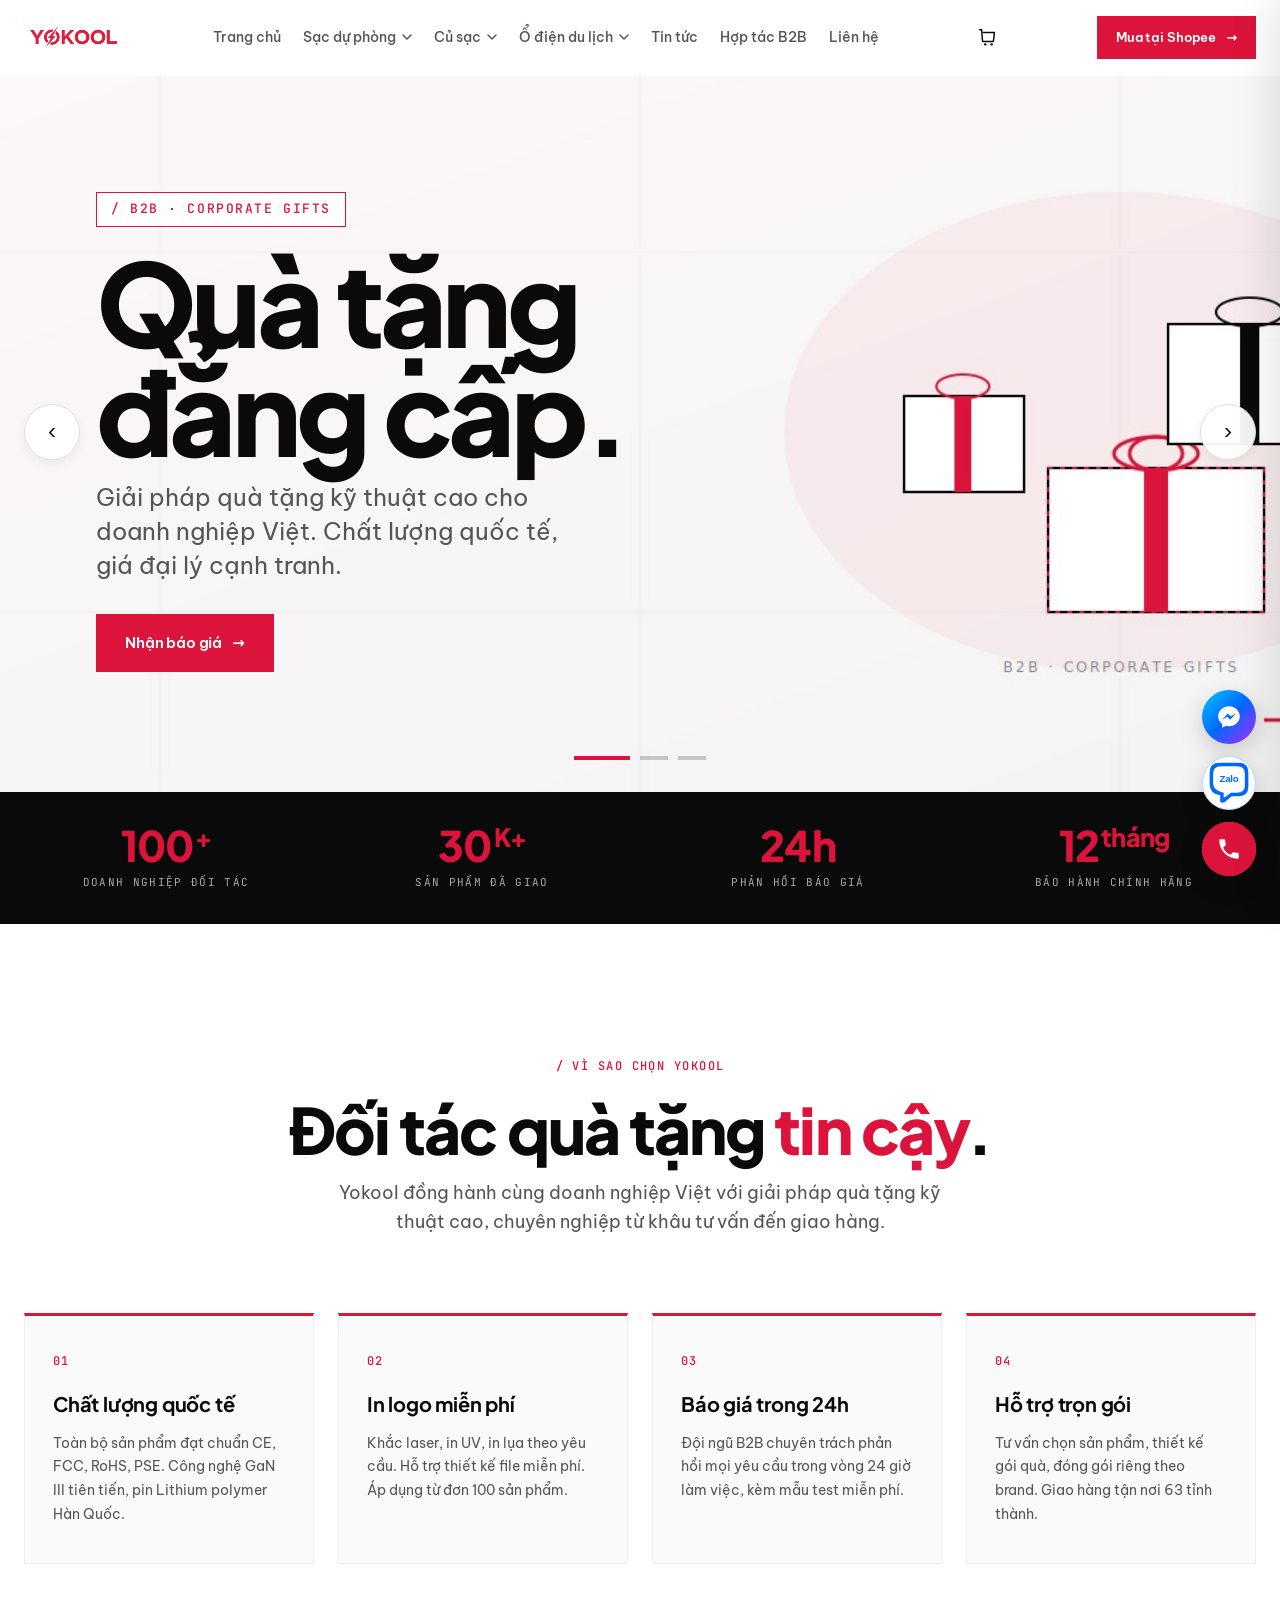
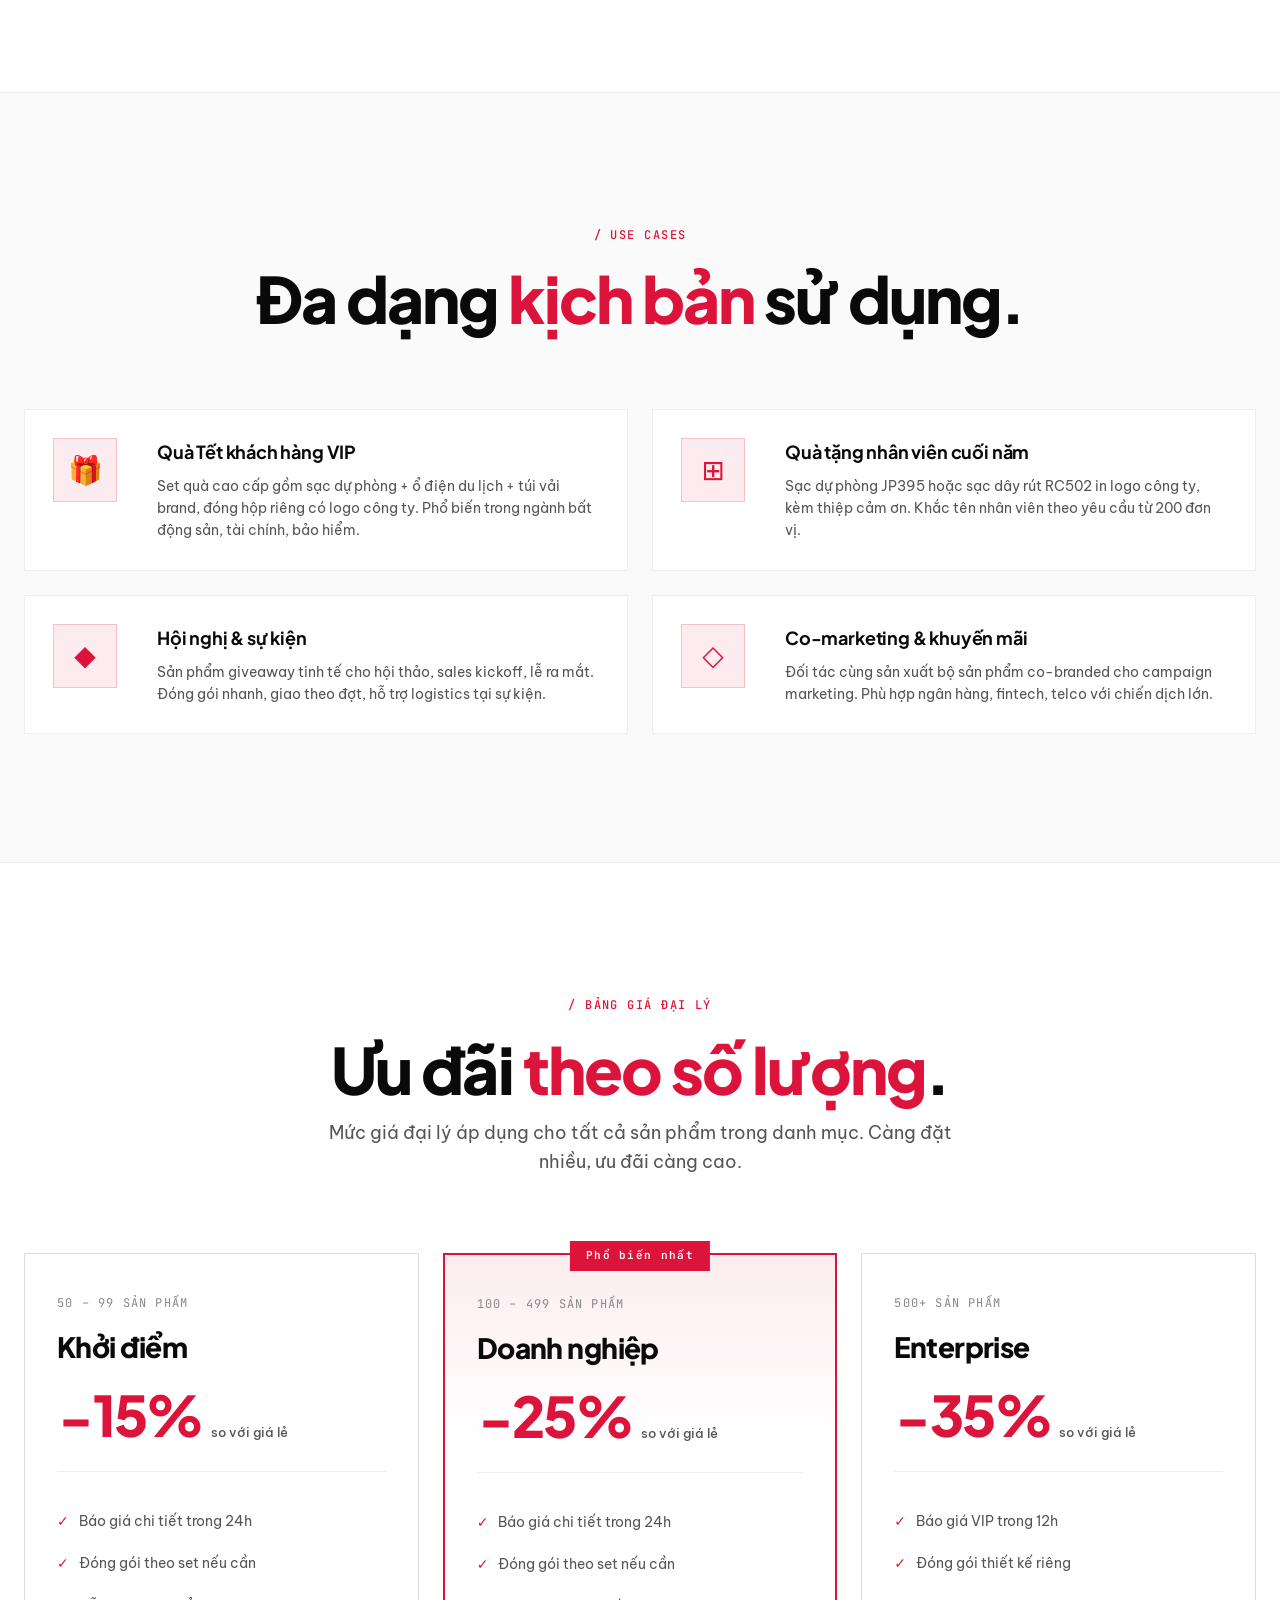
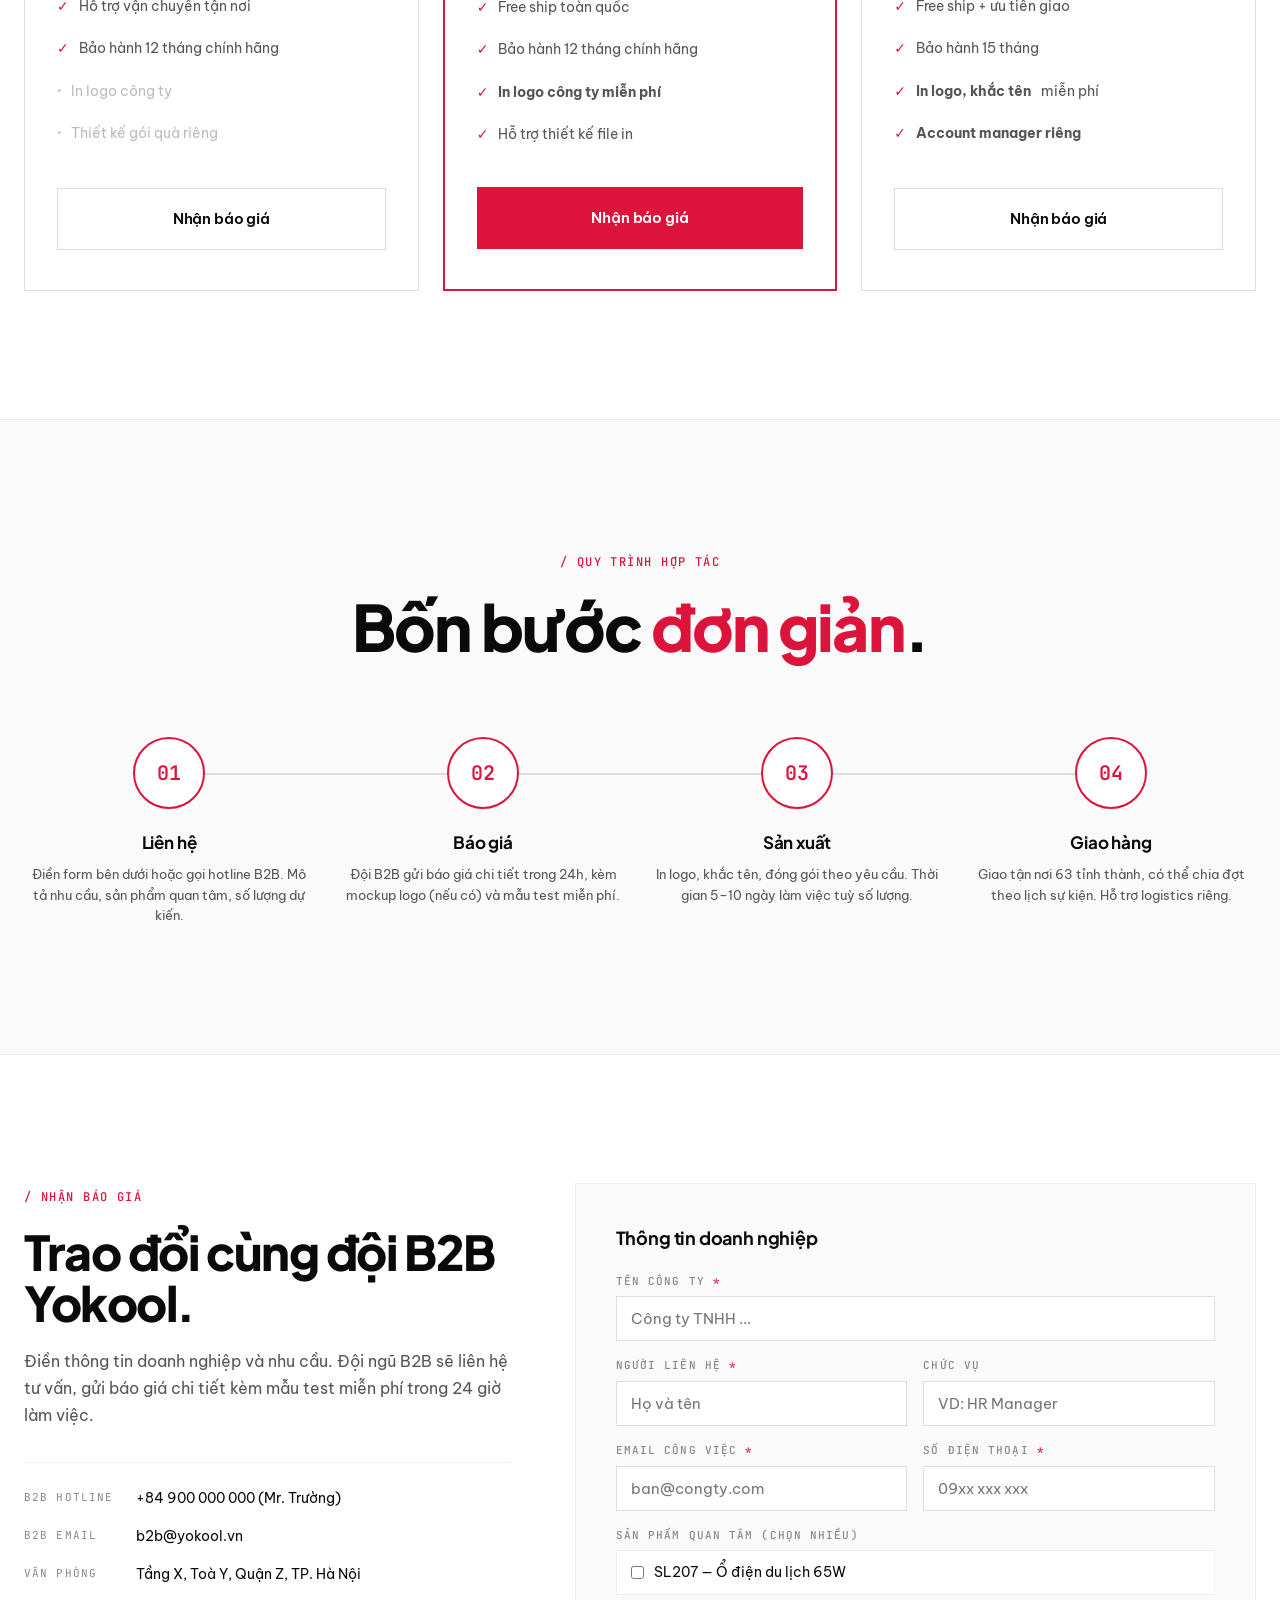
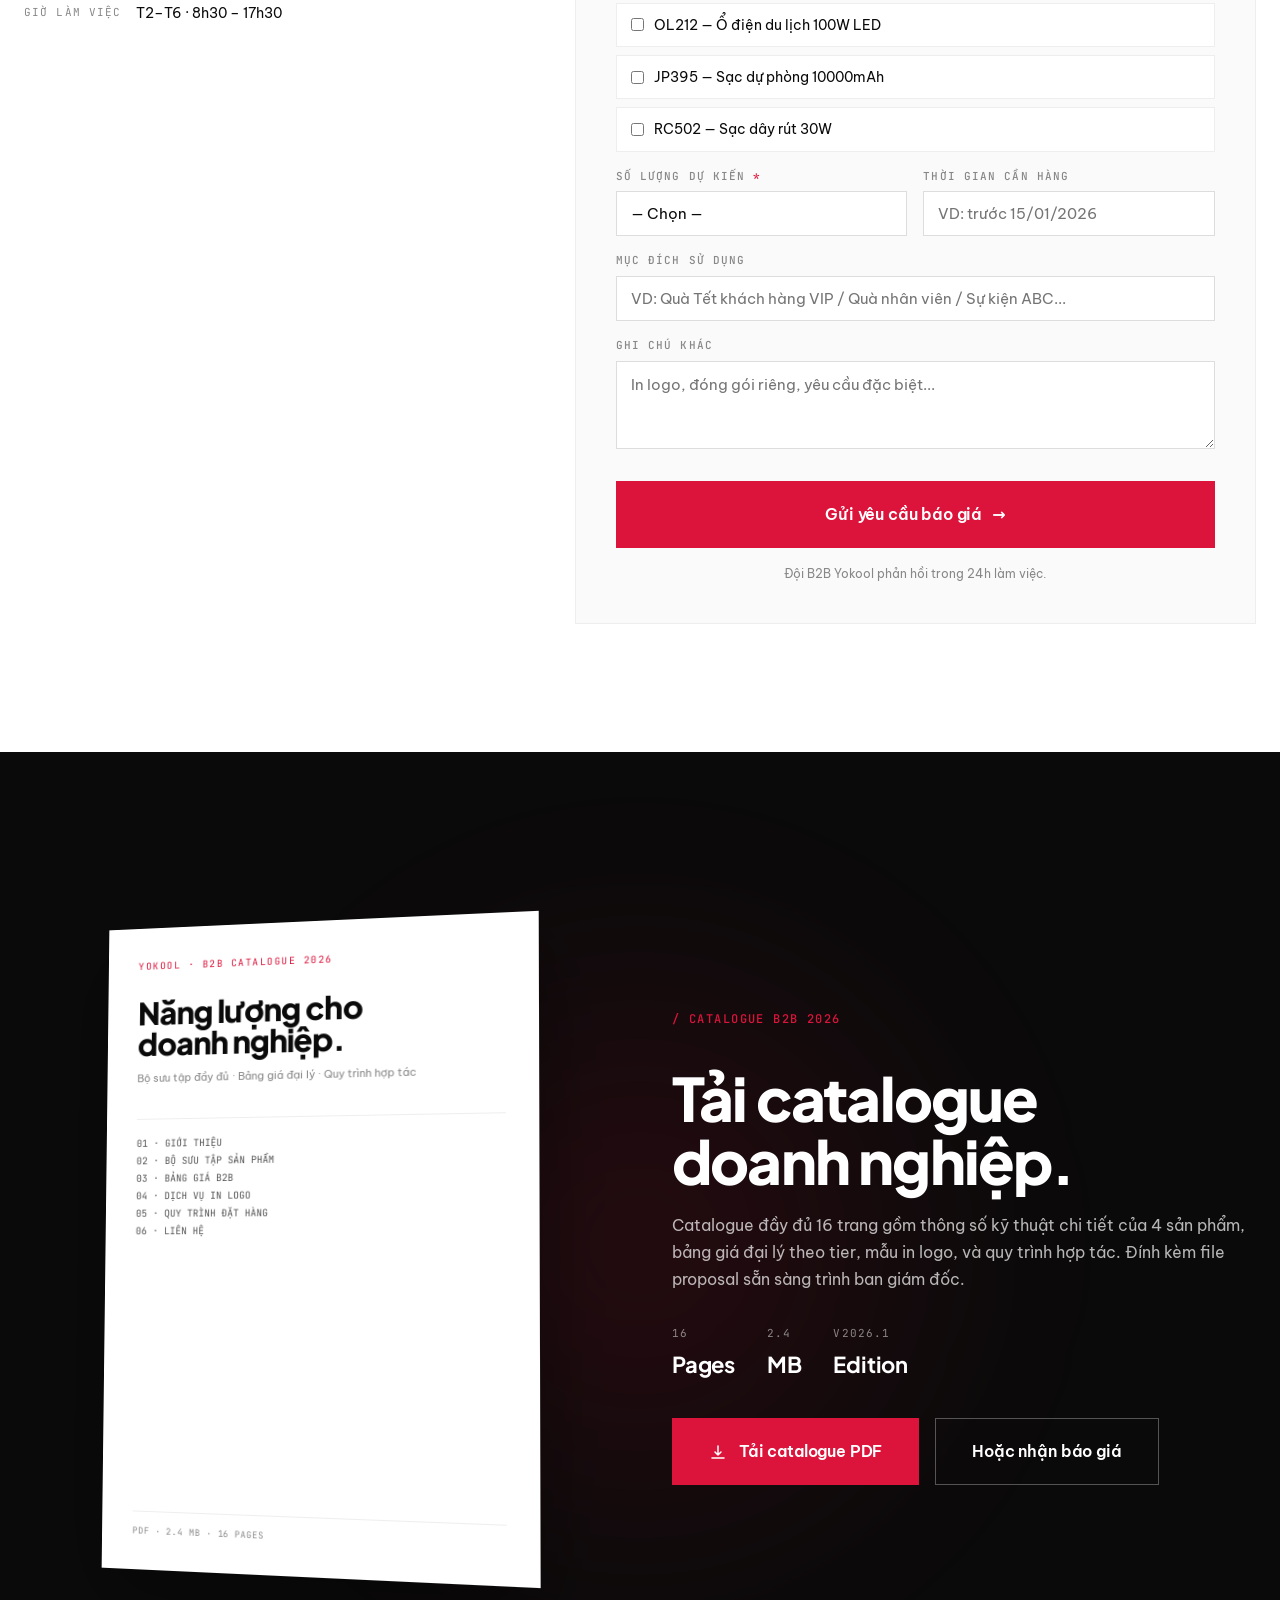
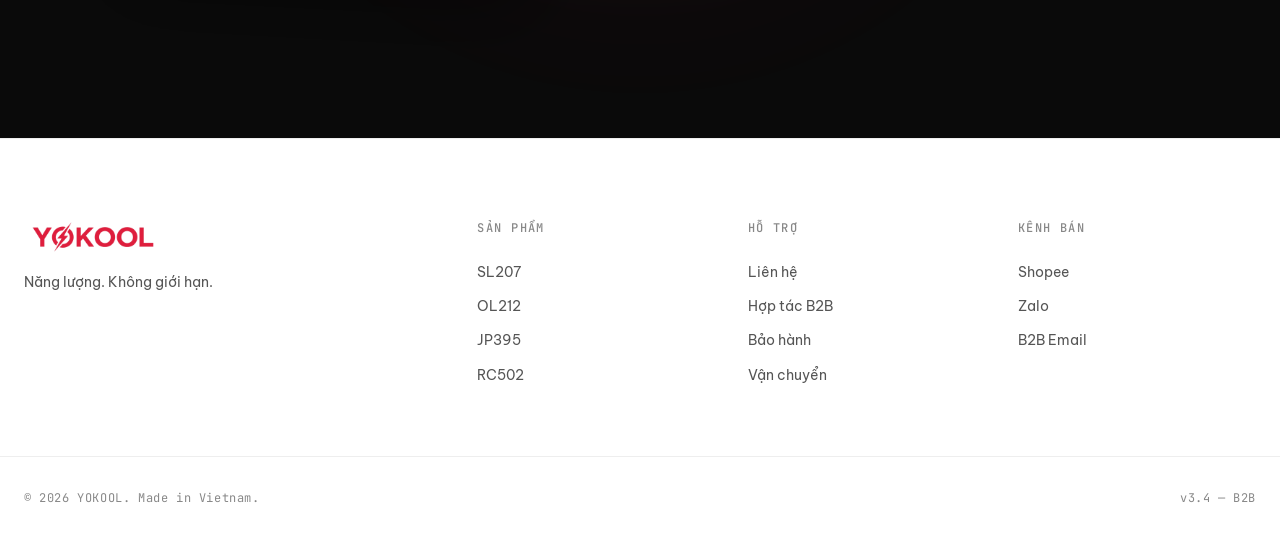
==== commit 34ad7e64: "Add files via upload" ====
--- a/b2b.html
+++ b/b2b.html
@@ -571,7 +571,7 @@
 
     <div class="container footer-bottom">
       <p>© 2026 YOKOOL. Made in Vietnam.</p>
-      <p class="footer-meta">v3.4 — B2B menu + catalogue</p>
+      <p class="footer-meta">v3.4 — B2B</p>
     </div>
   </footer>
 
@@ -612,13 +612,16 @@
 
   <script src="script.js"></script>
 
-  <!-- B2B form handler - simple, separate from main checkout -->
+  <!-- B2B form handler — gửi inquiry lên admin API -->
   <script>
     (function () {
       const form = document.getElementById('b2bForm');
       if (!form) return;
 
-      form.addEventListener('submit', (e) => {
+      // 👉 SỬA URL NÀY khi setup custom domain (admin.yokool.vn)
+      const API_BASE = 'https://yokool-admin.pages.dev';
+
+      form.addEventListener('submit', async (e) => {
         e.preventDefault();
         const data = new FormData(form);
         const required = ['company', 'name', 'email', 'phone', 'quantity'];
@@ -635,50 +638,67 @@
           }
         });
 
-        const phone = (data.get('phone') || '').trim();
+        const phone = (data.get('phone') || '').trim().replace(/\s+/g, '');
         if (phone && !/^0\d{9,10}$/.test(phone)) {
           form.elements.phone?.classList.add('is-invalid');
           window.yokoolToast && window.yokoolToast('Số điện thoại không đúng định dạng', 'info');
           return;
         }
-
         if (!isValid) {
           window.yokoolToast && window.yokoolToast('Vui lòng điền đầy đủ thông tin', 'info');
           return;
         }
 
-        const products = data.getAll('products').join(', ') || 'Chưa chọn';
-        const inquiry = {
-          createdAt: new Date().toISOString(),
-          company: data.get('company'),
-          contactName: data.get('name'),
-          position: data.get('position') || '',
-          email: data.get('email'),
-          phone: data.get('phone'),
-          products: products,
-          quantity: data.get('quantity'),
-          deadline: data.get('deadline') || '',
-          purpose: data.get('purpose') || '',
-          note: data.get('note') || '',
+        const submitBtn = form.querySelector('button[type="submit"]');
+        const oldHTML = submitBtn.innerHTML;
+        submitBtn.disabled = true;
+        submitBtn.innerHTML = 'Đang gửi...';
+
+        const payload = {
+          company:       data.get('company'),
+          contact_name:  data.get('name'),
+          position:      data.get('position') || '',
+          email:         data.get('email'),
+          phone:         phone,
+          products:      data.getAll('products'),
+          quantity:      data.get('quantity'),
+          deadline:      data.get('deadline') || '',
+          purpose:       data.get('purpose') || '',
+          customer_note: data.get('note') || '',
         };
 
-        // Save to localStorage for Jay to debug
+        // Backup vào localStorage (phòng khi API lỗi)
         try {
           const all = JSON.parse(localStorage.getItem('yokool_b2b_inquiries') || '[]');
-          all.unshift(inquiry);
+          all.unshift({ ...payload, createdAt: new Date().toISOString() });
           localStorage.setItem('yokool_b2b_inquiries', JSON.stringify(all.slice(0, 50)));
         } catch (err) {}
 
-        console.log('[Yokool B2B inquiry]', inquiry);
-
-        // TODO: integrate Formspree / Cloudflare Worker to receive these
-        window.yokoolToast && window.yokoolToast('Đã gửi yêu cầu! Đội B2B sẽ liên hệ trong 24h');
-        form.reset();
-        form.scrollIntoView({ behavior: 'smooth', block: 'start' });
+        try {
+          const res = await fetch(API_BASE + '/api/inquiries', {
+            method: 'POST',
+            headers: { 'content-type': 'application/json' },
+            body: JSON.stringify(payload),
+          });
+          const result = await res.json().catch(() => ({}));
+
+          if (!res.ok) throw new Error(result.error || 'Gửi thất bại');
+
+          console.log('[Yokool B2B inquiry]', result);
+          window.yokoolToast && window.yokoolToast('Đã gửi yêu cầu! Đội B2B sẽ liên hệ trong 24h', 'success');
+          form.reset();
+          form.scrollIntoView({ behavior: 'smooth', block: 'start' });
+        } catch (err) {
+          console.error('[B2B submit error]', err);
+          window.yokoolToast && window.yokoolToast('Lỗi gửi: ' + err.message + '. Vui lòng gọi hotline B2B.', 'info');
+        } finally {
+          submitBtn.disabled = false;
+          submitBtn.innerHTML = oldHTML;
+        }
       });
 
       form.querySelectorAll('input, textarea, select').forEach(input => {
-        input.addEventListener('input', () => input.classList.remove('is-invalid'));
+        input.addEventListener('input',  () => input.classList.remove('is-invalid'));
         input.addEventListener('change', () => input.classList.remove('is-invalid'));
       });
     })();
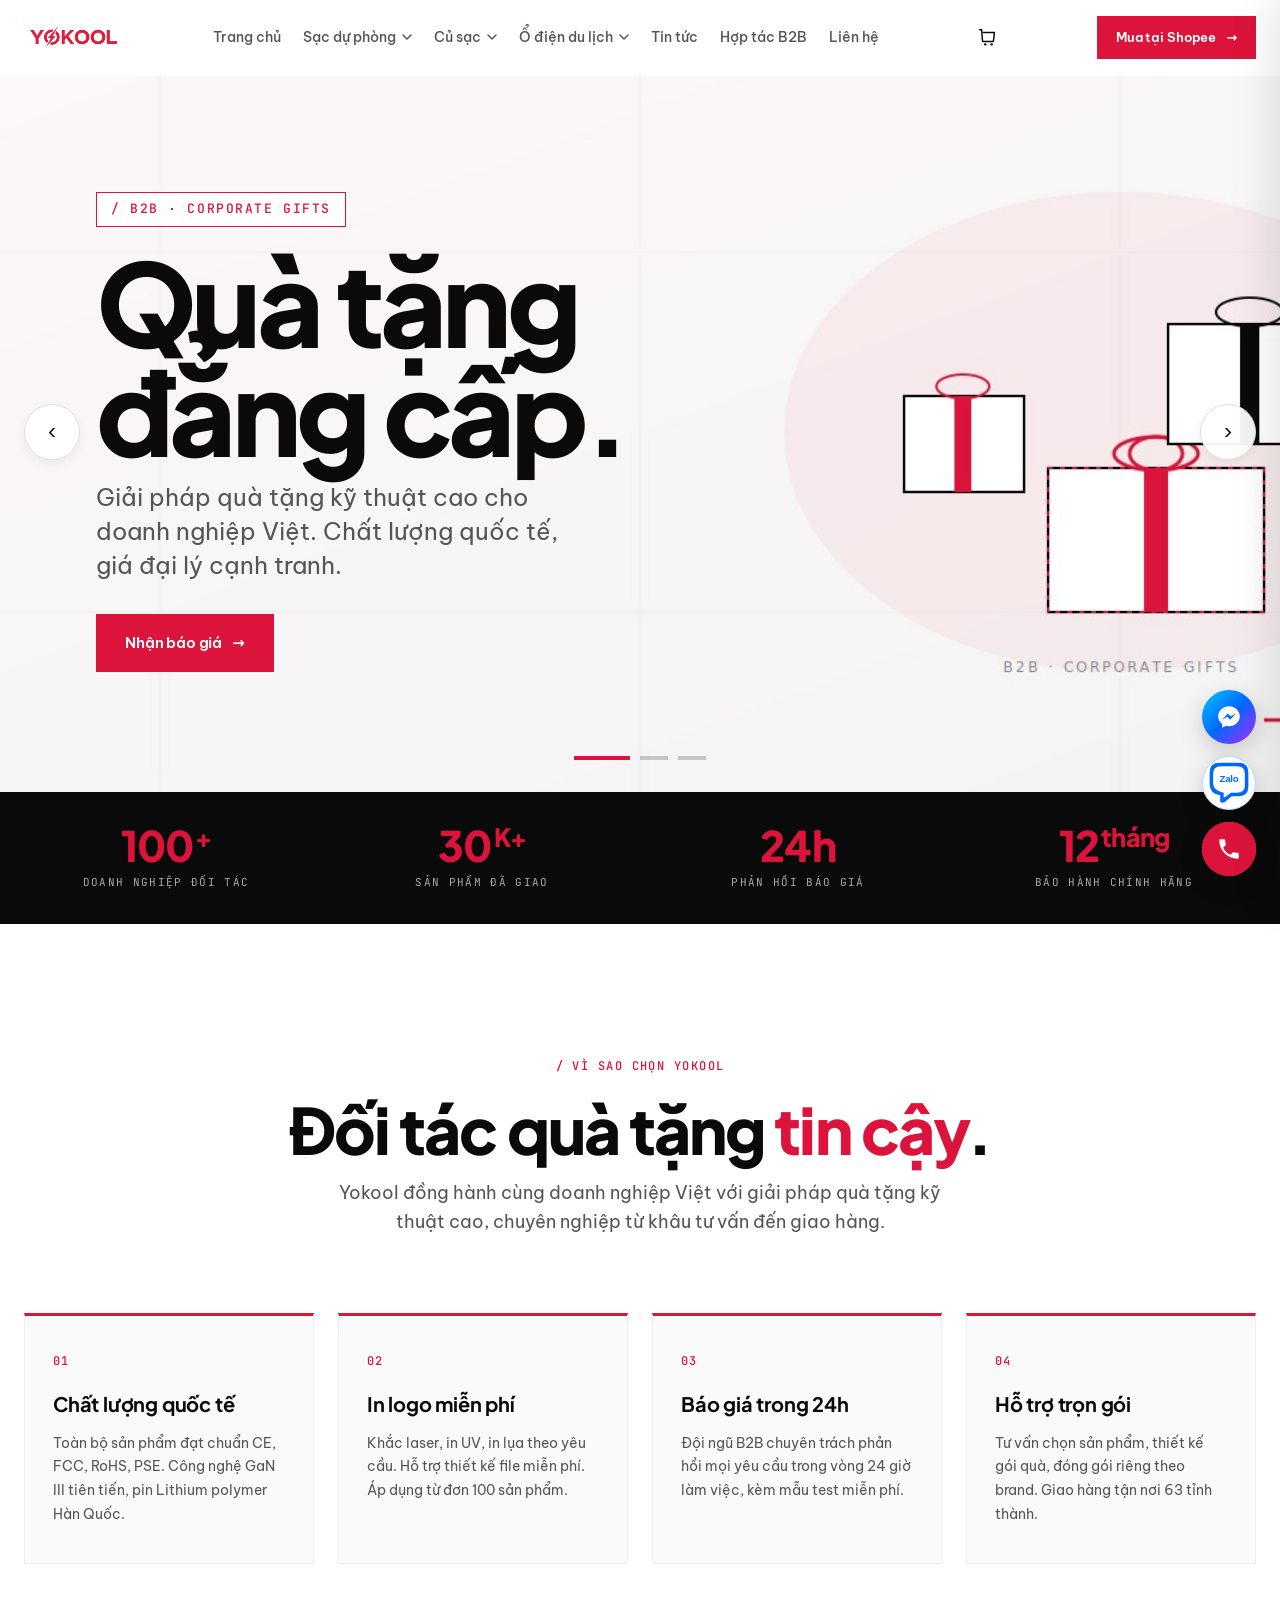
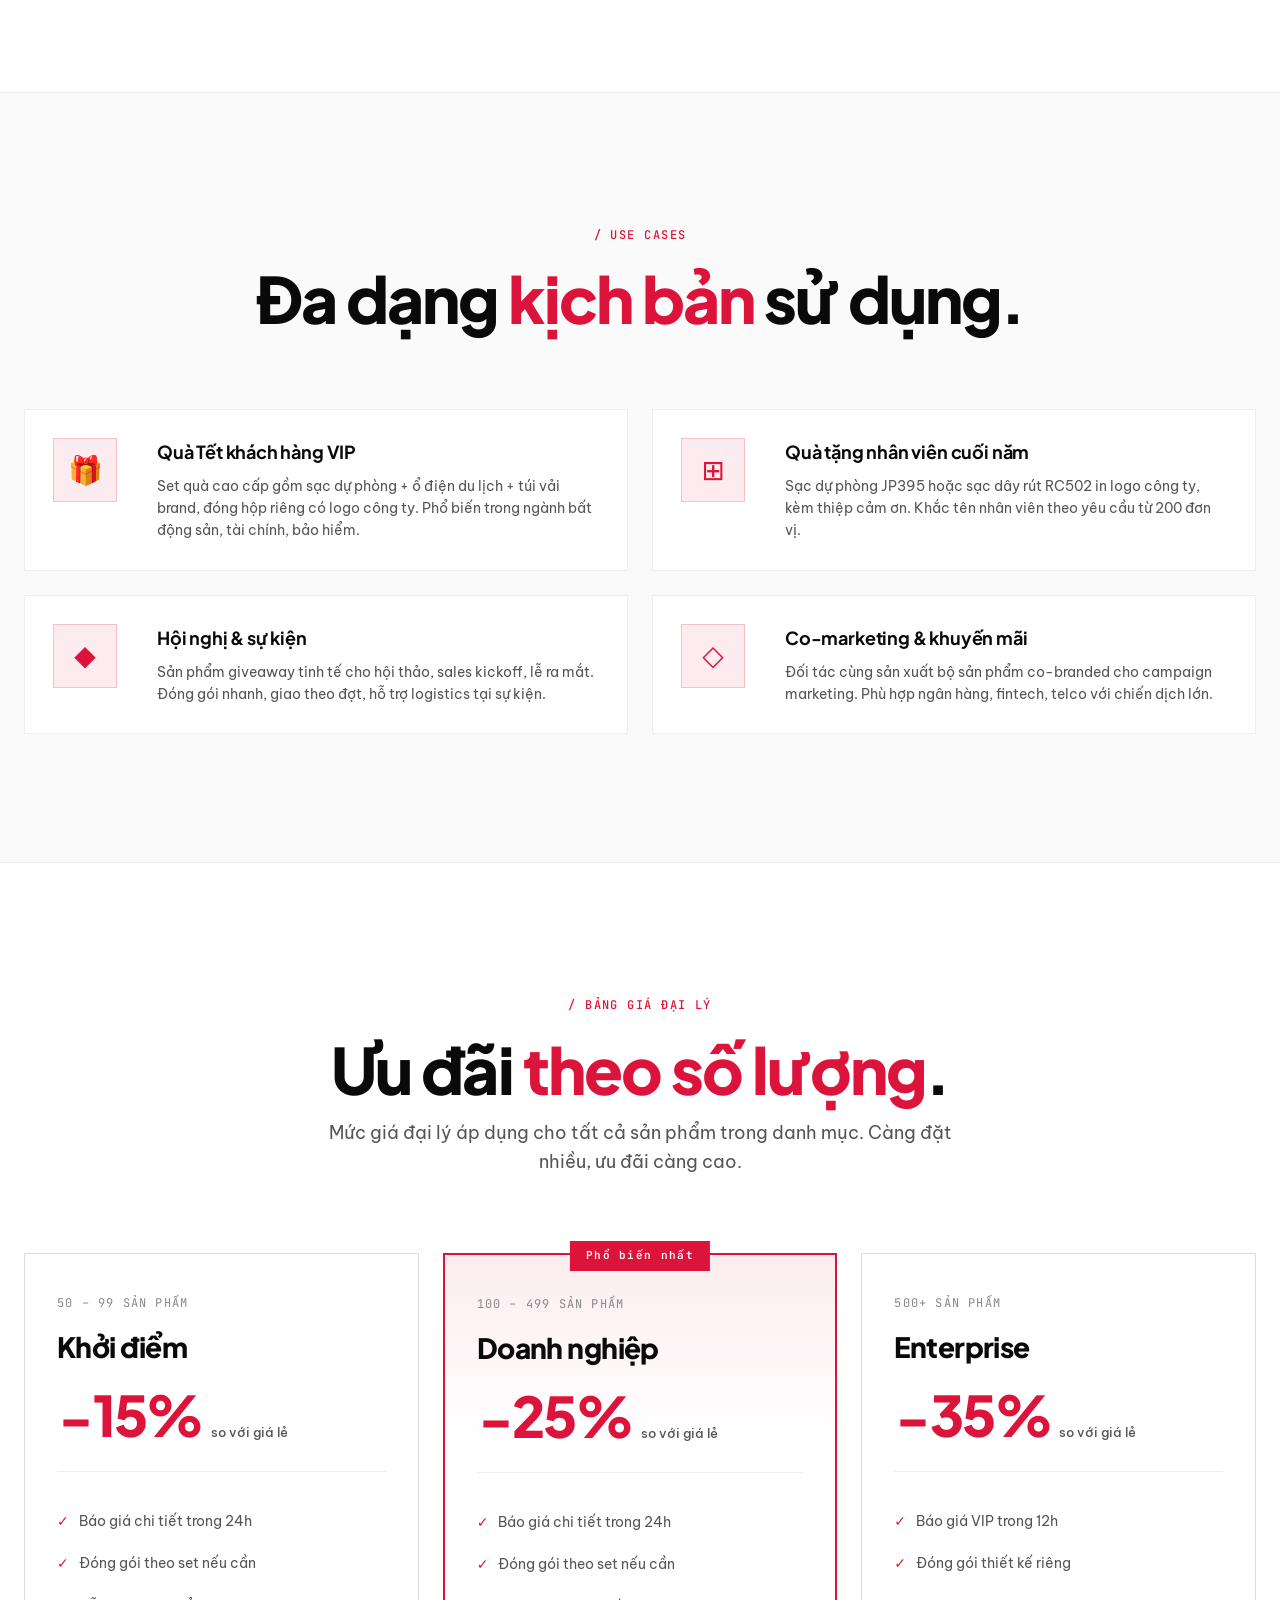
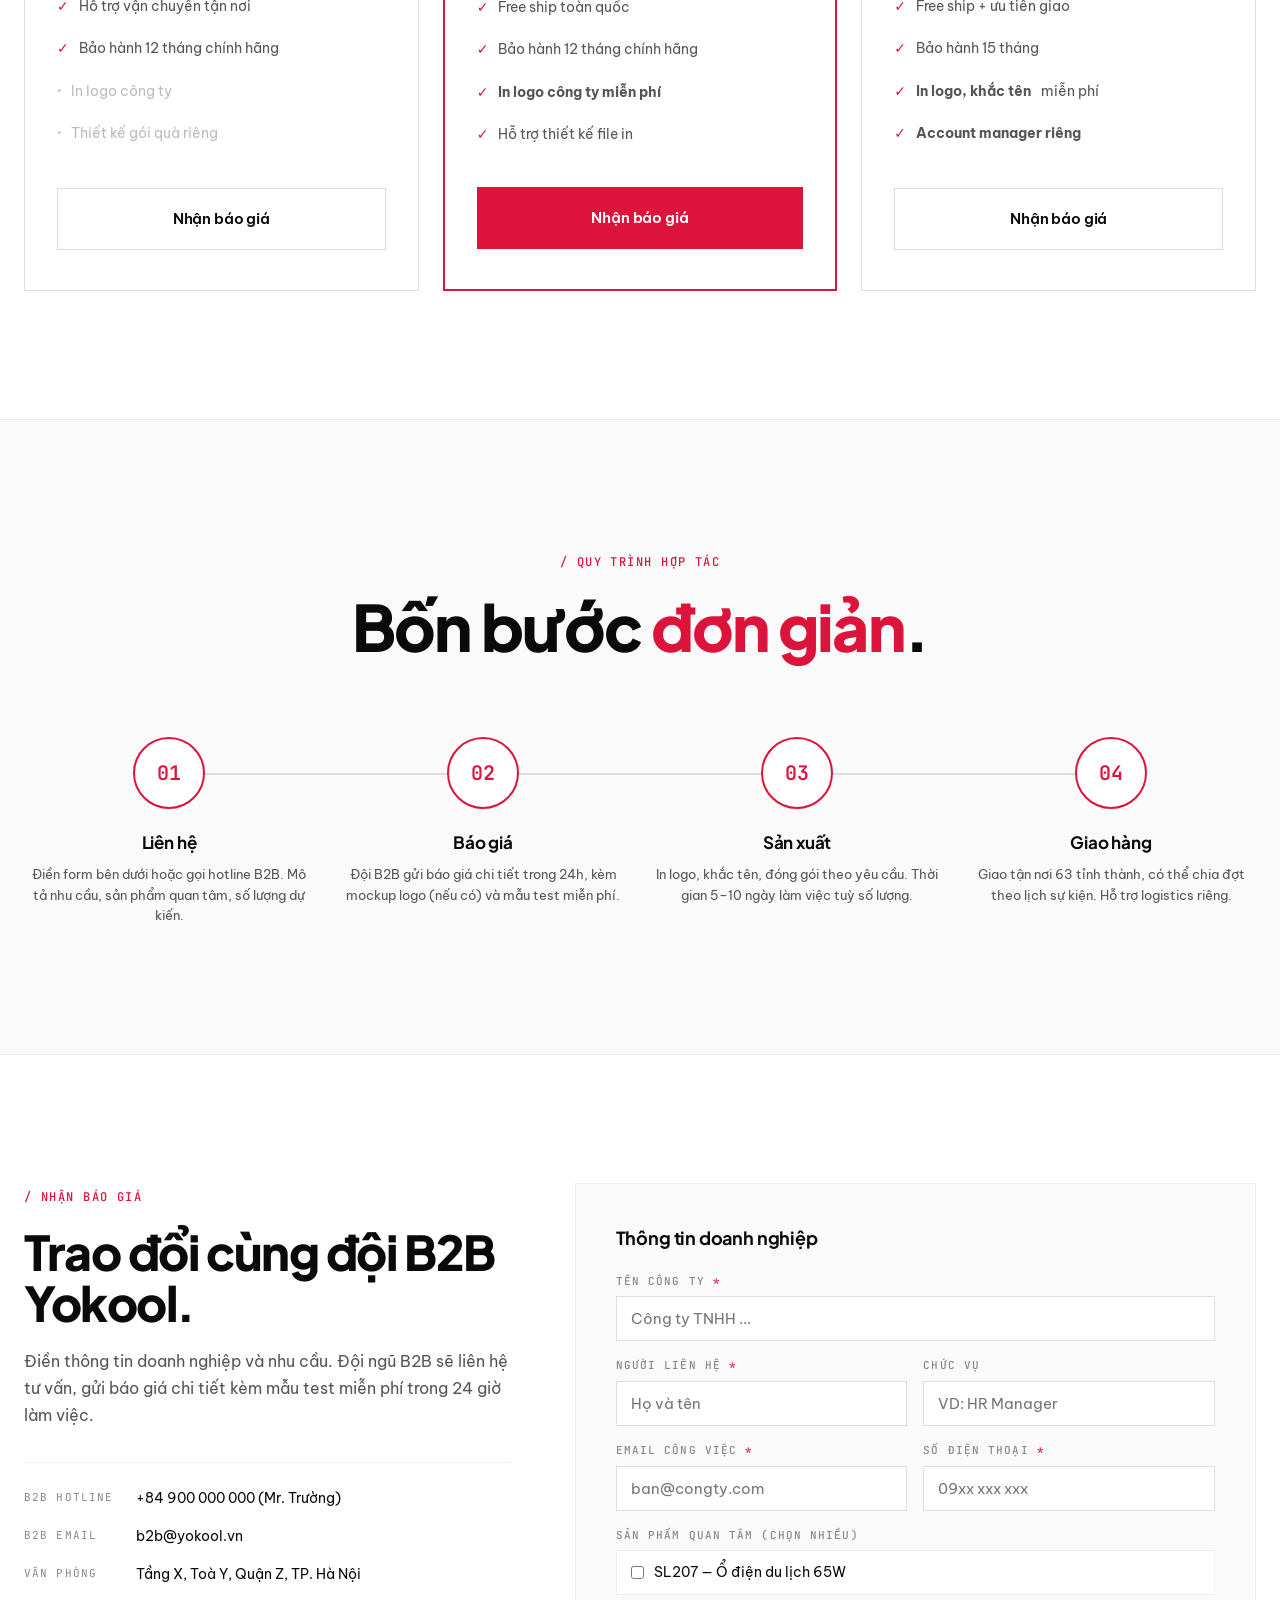
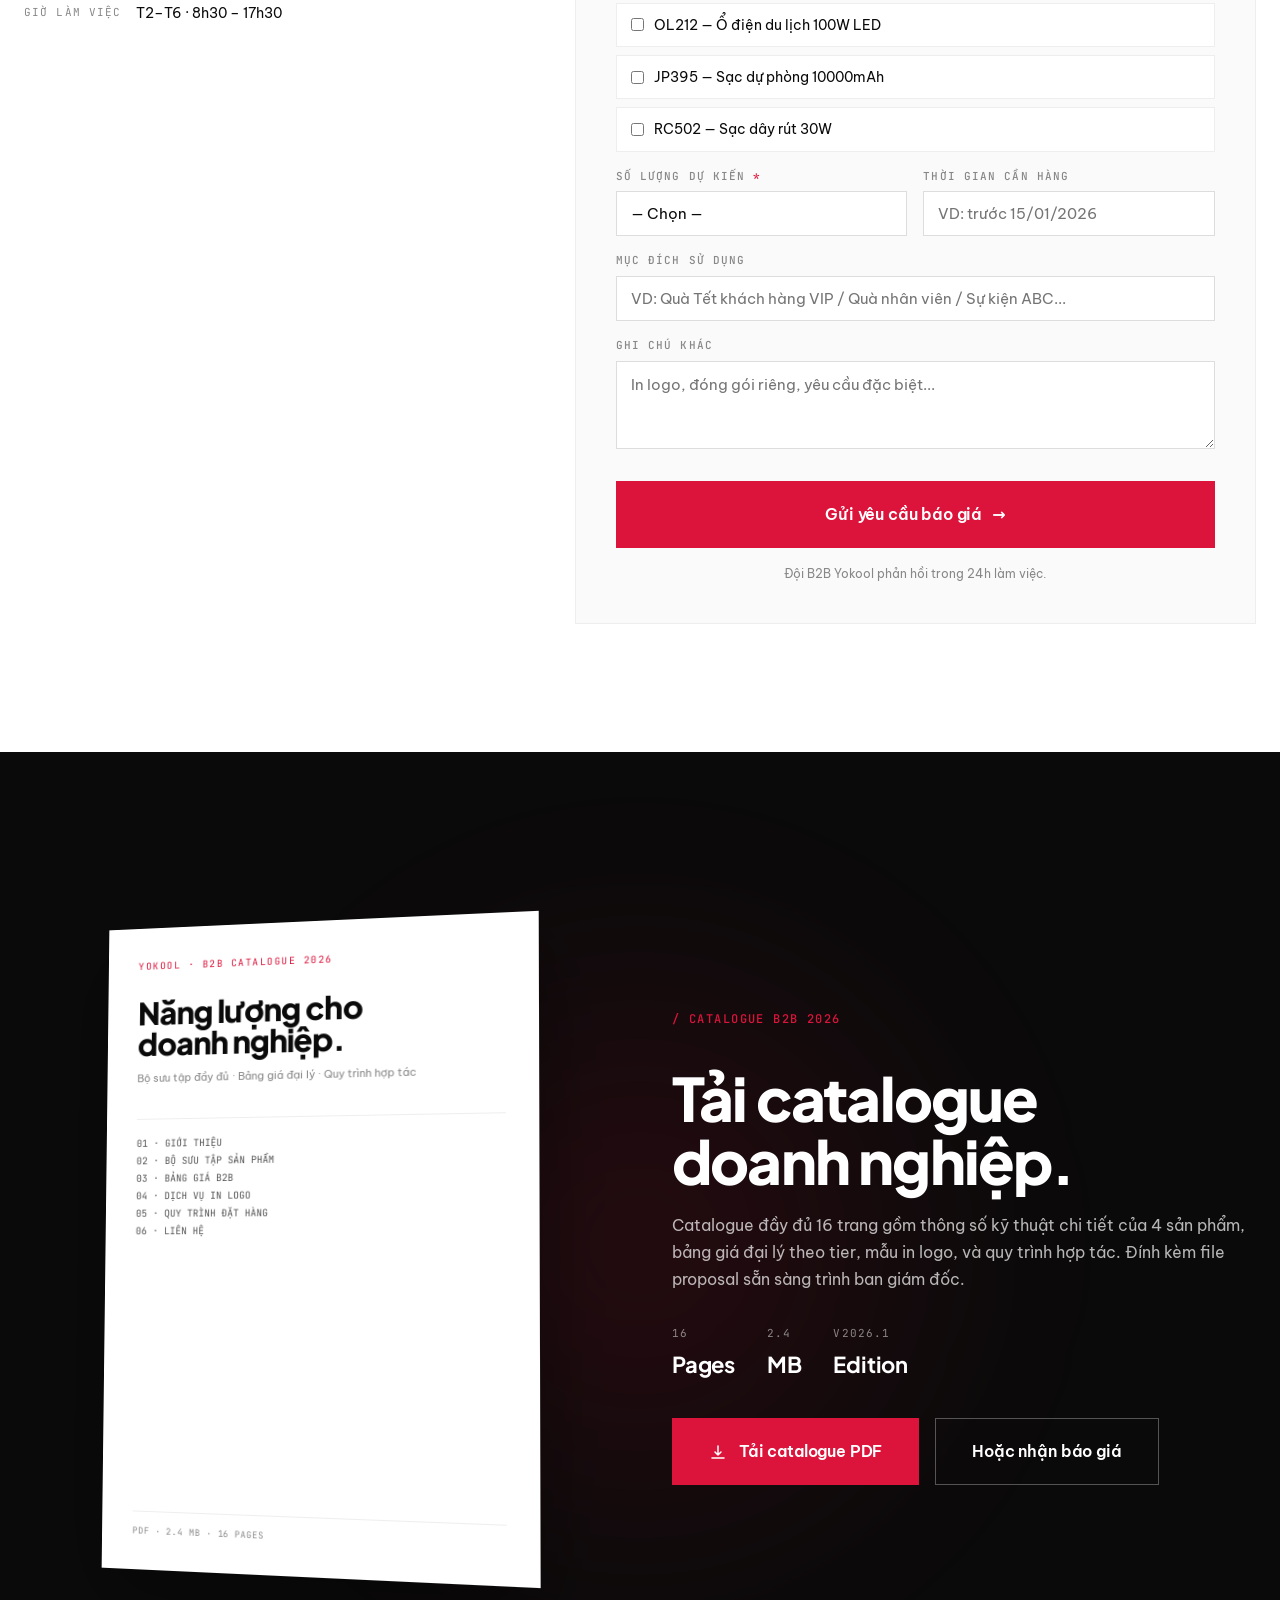
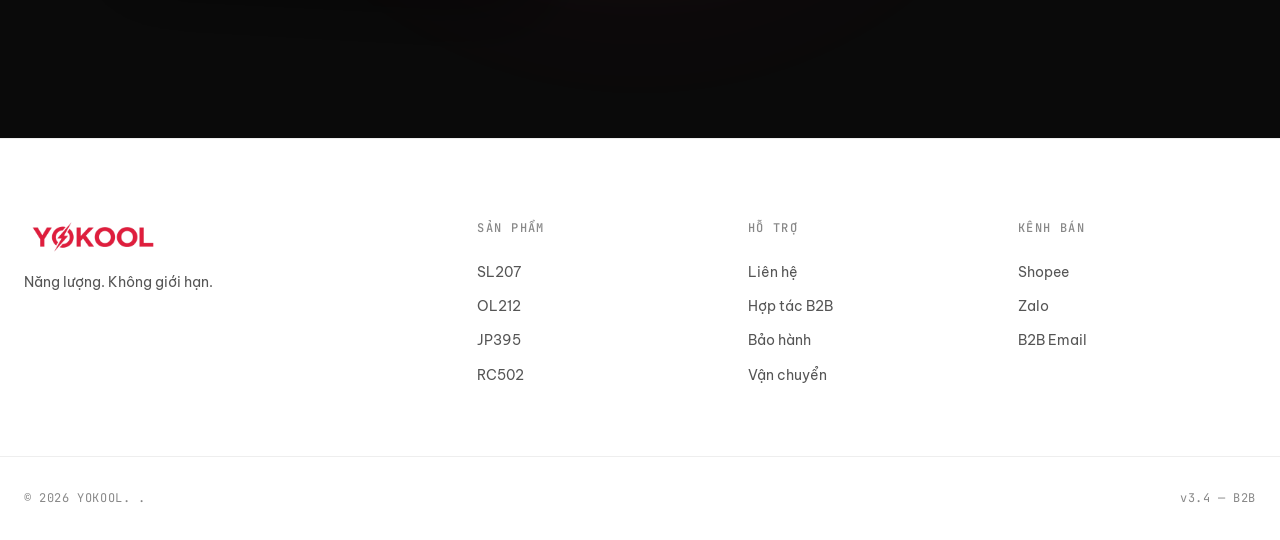
==== commit 5a118392: "made in vietnam delete" ====
--- a/b2b.html
+++ b/b2b.html
@@ -570,7 +570,7 @@
     </div>
 
     <div class="container footer-bottom">
-      <p>© 2026 YOKOOL. Made in Vietnam.</p>
+      <p>© 2026 YOKOOL. .</p>
       <p class="footer-meta">v3.4 — B2B</p>
     </div>
   </footer>
